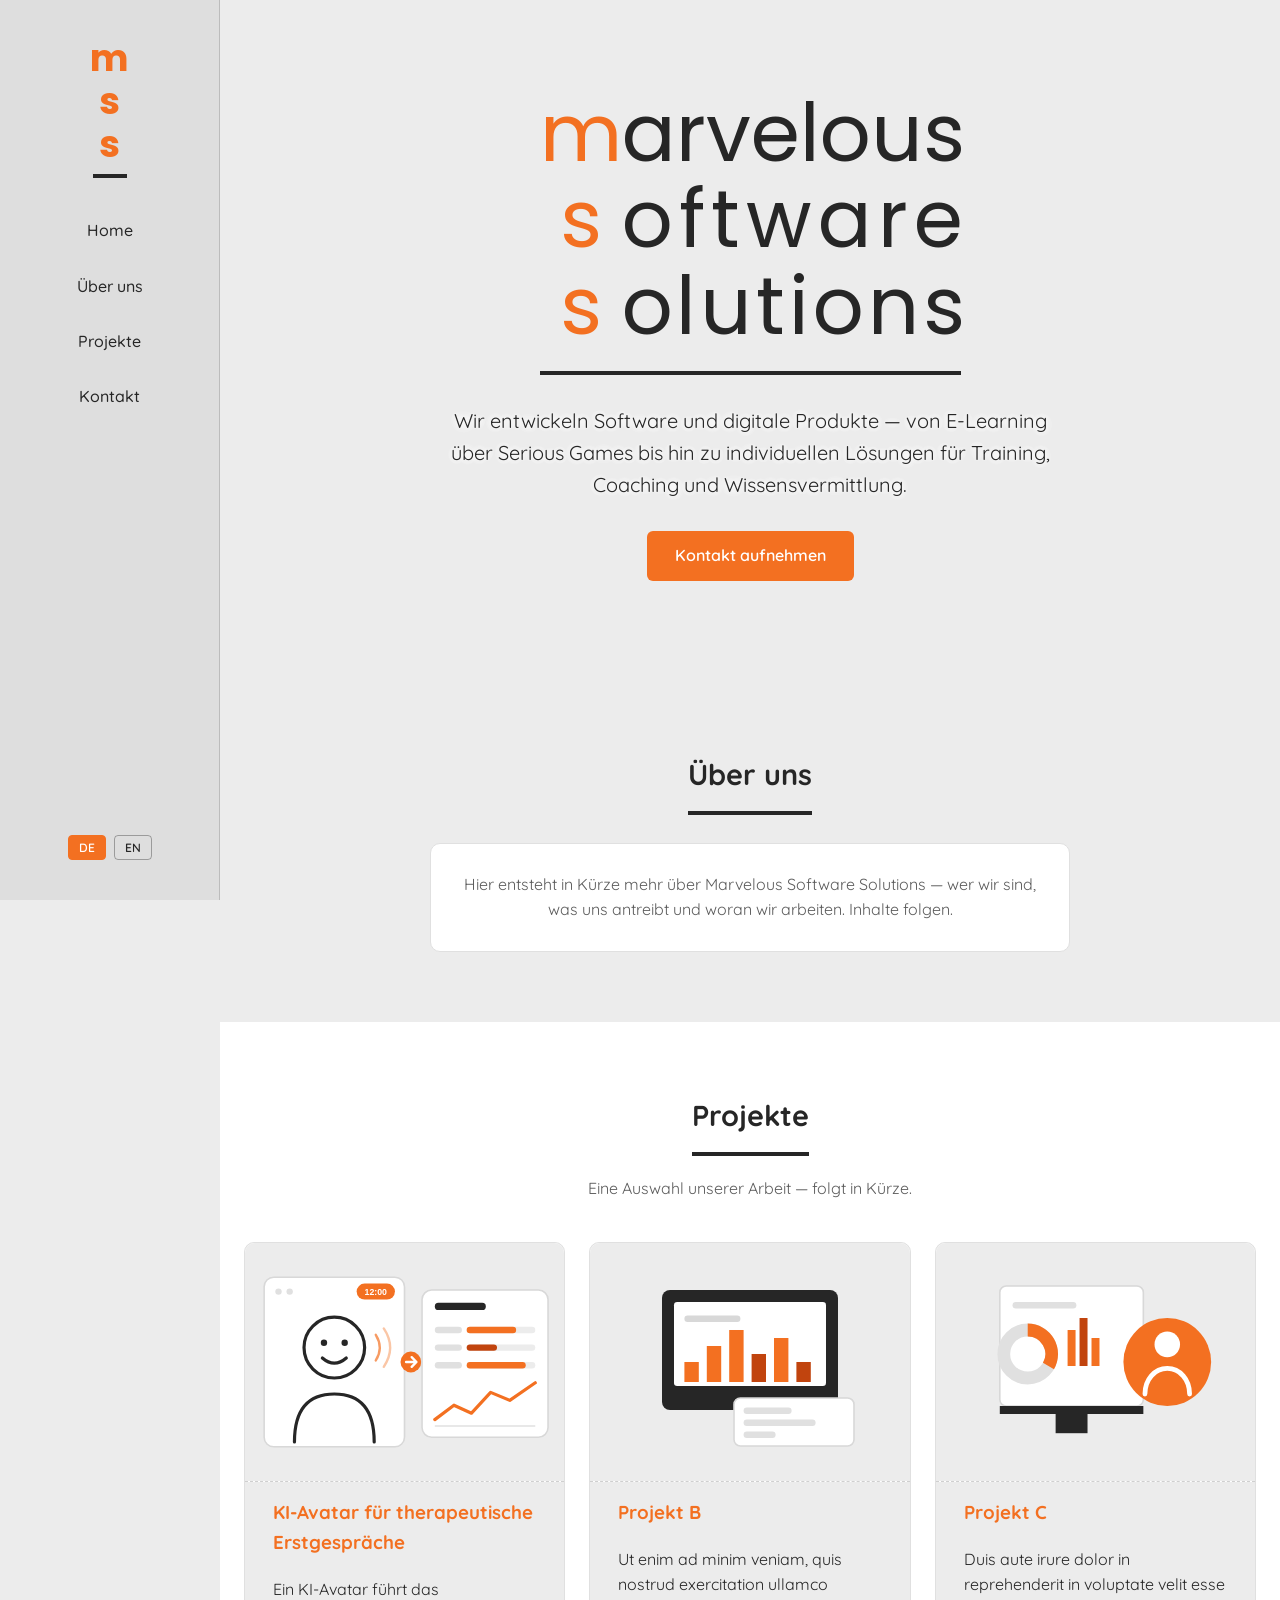
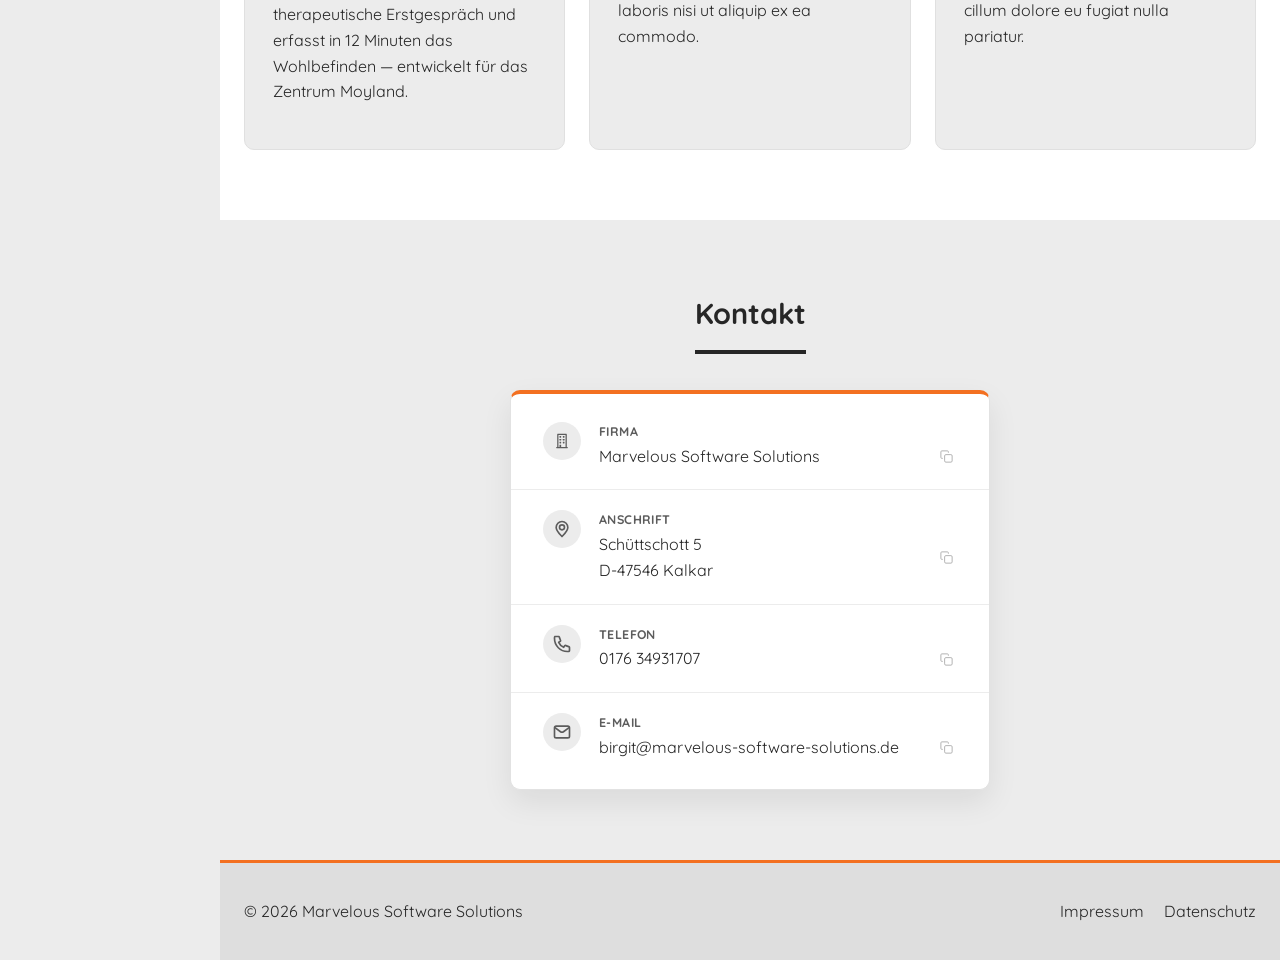
==== index.html @ 5975e064 "Wellen-Animationen entfernt, Kontaktformular raus, E-Mail als mailto-Link Auf Wunsch der Kollegen si" ====
<!DOCTYPE html>
<html lang="de">
<head>
  <meta charset="UTF-8" />
  <meta name="viewport" content="width=device-width, initial-scale=1.0" />
  <title>Marvelous Software Solutions</title>
  <meta name="description" content="Marvelous Software Solutions — Entwicklung und Vertrieb von Software und digitalen Produkten." />
  <link rel="preconnect" href="https://fonts.googleapis.com" />
  <link rel="preconnect" href="https://fonts.gstatic.com" crossorigin />
  <link href="https://fonts.googleapis.com/css2?family=Poppins:wght@400;600;700;800&family=Quicksand:wght@400;500;600;700&display=swap" rel="stylesheet" />
  <link rel="stylesheet" href="css/style.css" />
</head>
<body>

  <div class="app-shell">
    <aside class="site-sidebar">
      <a href="index.html" class="sidebar-logo">
        <span class="sidebar-logo-stack">
          <span class="sidebar-logo-line">m</span>
          <span class="sidebar-logo-line">s</span>
          <span class="sidebar-logo-line">s</span>
        </span>
        <span class="sidebar-logo-underline"></span>
      </a>
      <button class="nav-toggle" aria-label="Menü öffnen" aria-expanded="false">&#9776;</button>
      <nav class="main-nav">
        <ul>
          <li><a href="#home" data-text="Home" data-i18n="nav.home">Home</a></li>
          <li><a href="#ueber-uns" data-text="Über uns" data-i18n="nav.ueberUns">Über uns</a></li>
          <li><a href="#projekte" data-text="Projekte" data-i18n="nav.projekte">Projekte</a></li>
          <li><a href="#kontakt" data-text="Kontakt" data-i18n="nav.kontakt">Kontakt</a></li>
        </ul>
      </nav>
      <div class="lang-toggle">
        <button type="button" data-lang="de">DE</button>
        <button type="button" data-lang="en">EN</button>
      </div>
    </aside>

    <div class="page-content">

  <div class="wave-zone">
  <section id="home" class="hero">
    <div class="container">
      <h1 class="hero-logo">
        <span class="hero-logo-line"><span class="accent">m</span><span class="logo-rest">arvelous</span></span>
        <span class="hero-logo-line"><span class="accent">s</span><span class="logo-rest">oftware</span></span>
        <span class="hero-logo-line"><span class="accent">s</span><span class="logo-rest">olutions</span></span>
      </h1>
      <div class="hero-logo-underline"></div>
      <p data-i18n="hero.copy">Wir entwickeln Software und digitale Produkte — von E-Learning über Serious Games bis hin zu individuellen Lösungen für Training, Coaching und Wissensvermittlung.</p>
      <a href="#kontakt" class="btn" data-i18n="hero.cta">Kontakt aufnehmen</a>
    </div>
  </section>

  <section id="ueber-uns" class="section">
    <div class="container">
      <h2 data-i18n="ueberUns.heading">Über uns</h2>
      <div class="underline"></div>
      <div class="info-card">
        <p data-i18n="ueberUns.text">
          Hier entsteht in Kürze mehr über Marvelous Software Solutions — wer wir sind, was uns antreibt und
          woran wir arbeiten. Inhalte folgen.
        </p>
      </div>
    </div>
  </section>
  </div>

  <section id="projekte" class="section section-alt">
    <div class="container">
      <h2 data-i18n="projekte.heading">Projekte</h2>
      <div class="underline"></div>
      <p class="subtitle" style="margin-top:20px;" data-i18n="projekte.subtitle">Eine Auswahl unserer Arbeit — folgt in Kürze.</p>
      <div class="cards">
        <a class="card" href="projekt-a.html">
          <div class="card-image">
            <img src="assets/projekte/project-a.svg" alt="" />
          </div>
          <h3 data-i18n="projectA.title">KI-Avatar für therapeutische Erstgespräche</h3>
          <p data-i18n="projectA.card">Ein KI-Avatar führt das therapeutische Erstgespräch und erfasst in 12 Minuten das Wohlbefinden — entwickelt für das Zentrum Moyland.</p>
        </a>
        <a class="card" href="projekt-b.html">
          <div class="card-image">
            <img src="assets/projekte/project-b.svg" alt="" />
          </div>
          <h3>Projekt B</h3>
          <p>Ut enim ad minim veniam, quis nostrud exercitation ullamco laboris nisi ut aliquip ex ea commodo.</p>
        </a>
        <a class="card" href="projekt-c.html">
          <div class="card-image">
            <img src="assets/projekte/project-c.svg" alt="" />
          </div>
          <h3>Projekt C</h3>
          <p>Duis aute irure dolor in reprehenderit in voluptate velit esse cillum dolore eu fugiat nulla pariatur.</p>
        </a>
      </div>
    </div>
  </section>

  <section id="kontakt" class="section">
    <div class="container">
      <h2 data-i18n="kontakt.heading">Kontakt</h2>
      <div class="underline"></div>
      <dl class="contact-panel">
        <div class="contact-row">
          <span class="contact-icon">
            <svg viewBox="0 0 24 24" fill="none" xmlns="http://www.w3.org/2000/svg" aria-hidden="true">
              <path d="M10.5 6H9.5C9.22386 6 9 6.22386 9 6.5V7.5C9 7.77614 9.22386 8 9.5 8H10.5C10.7761 8 11 7.77614 11 7.5V6.5C11 6.22386 10.7761 6 10.5 6Z" fill="currentColor"/>
              <path d="M14.5 6H13.5C13.2239 6 13 6.22386 13 6.5V7.5C13 7.77614 13.2239 8 13.5 8H14.5C14.7761 8 15 7.77614 15 7.5V6.5C15 6.22386 14.7761 6 14.5 6Z" fill="currentColor"/>
              <path d="M10.5 9.5H9.5C9.22386 9.5 9 9.72386 9 10V11C9 11.2761 9.22386 11.5 9.5 11.5H10.5C10.7761 11.5 11 11.2761 11 11V10C11 9.72386 10.7761 9.5 10.5 9.5Z" fill="currentColor"/>
              <path d="M14.5 9.5H13.5C13.2239 9.5 13 9.72386 13 10V11C13 11.2761 13.2239 11.5 13.5 11.5H14.5C14.7761 11.5 15 11.2761 15 11V10C15 9.72386 14.7761 9.5 14.5 9.5Z" fill="currentColor"/>
              <path d="M10.5 13H9.5C9.22386 13 9 13.2239 9 13.5V14.5C9 14.7761 9.22386 15 9.5 15H10.5C10.7761 15 11 14.7761 11 14.5V13.5C11 13.2239 10.7761 13 10.5 13Z" fill="currentColor"/>
              <path d="M14.5 13H13.5C13.2239 13 13 13.2239 13 13.5V14.5C13 14.7761 13.2239 15 13.5 15H14.5C14.7761 15 15 14.7761 15 14.5V13.5C15 13.2239 14.7761 13 14.5 13Z" fill="currentColor"/>
              <path d="M18.25 19.25H17.75V4C17.7474 3.80189 17.6676 3.61263 17.5275 3.47253C17.3874 3.33244 17.1981 3.25259 17 3.25H7C6.80189 3.25259 6.61263 3.33244 6.47253 3.47253C6.33244 3.61263 6.25259 3.80189 6.25 4V19.25H5.75C5.55109 19.25 5.36032 19.329 5.21967 19.4697C5.07902 19.6103 5 19.8011 5 20C5 20.1989 5.07902 20.3897 5.21967 20.5303C5.36032 20.671 5.55109 20.75 5.75 20.75H18.25C18.4489 20.75 18.6397 20.671 18.7803 20.5303C18.921 20.3897 19 20.1989 19 20C19 19.8011 18.921 19.6103 18.7803 19.4697C18.6397 19.329 18.4489 19.25 18.25 19.25ZM16.25 19.25H11V17C11 16.8674 10.9473 16.7402 10.8536 16.6464C10.7598 16.5527 10.6326 16.5 10.5 16.5H9.5C9.36739 16.5 9.24021 16.5527 9.14645 16.6464C9.05268 16.7402 9 16.8674 9 17V19.25H7.75V4.75H16.25V19.25Z" fill="currentColor"/>
            </svg>
          </span>
          <div>
            <dt data-i18n="kontakt.firma">Firma</dt>
            <dd class="dd-with-copy">
              <span class="dd-text">Marvelous Software Solutions</span>
              <button class="copy-btn" type="button" data-copy="Marvelous Software Solutions" aria-label="Firmennamen kopieren" title="Kopieren">
                <svg class="icon-copy" viewBox="0 0 24 24" fill="none" xmlns="http://www.w3.org/2000/svg" aria-hidden="true">
                  <rect x="9" y="9" width="12" height="12" rx="2" stroke="currentColor" stroke-width="1.6" />
                  <path d="M6 15H4.6A1.6 1.6 0 0 1 3 13.4V4.6A1.6 1.6 0 0 1 4.6 3h8.8A1.6 1.6 0 0 1 15 4.6V6" stroke="currentColor" stroke-width="1.6" />
                </svg>
                <svg class="icon-check" viewBox="0 0 24 24" fill="none" xmlns="http://www.w3.org/2000/svg" aria-hidden="true">
                  <path d="M4 12l6 6L20 6" stroke="currentColor" stroke-width="2" stroke-linecap="round" stroke-linejoin="round" />
                </svg>
              </button>
            </dd>
          </div>
        </div>
        <div class="contact-row">
          <span class="contact-icon">
            <svg viewBox="0 0 24 24" fill="none" xmlns="http://www.w3.org/2000/svg" aria-hidden="true">
              <path d="M12 21C15.5 17.4 19 14.1764 19 10.2C19 6.22355 15.866 3 12 3C8.13401 3 5 6.22355 5 10.2C5 14.1764 8.5 17.4 12 21Z" stroke="currentColor" stroke-width="2" stroke-linecap="round" stroke-linejoin="round"/>
              <path d="M12 13C13.6569 13 15 11.6569 15 10C15 8.34315 13.6569 7 12 7C10.3431 7 9 8.34315 9 10C9 11.6569 10.3431 13 12 13Z" stroke="currentColor" stroke-width="2" stroke-linecap="round" stroke-linejoin="round"/>
            </svg>
          </span>
          <div>
            <dt data-i18n="kontakt.anschrift">Anschrift</dt>
            <dd class="dd-with-copy">
              <span class="dd-text">Schüttschott 5<br />D-47546 Kalkar</span>
              <button class="copy-btn" type="button" data-copy="Schüttschott 5, D-47546 Kalkar" aria-label="Adresse kopieren" title="Kopieren">
                <svg class="icon-copy" viewBox="0 0 24 24" fill="none" xmlns="http://www.w3.org/2000/svg" aria-hidden="true">
                  <rect x="9" y="9" width="12" height="12" rx="2" stroke="currentColor" stroke-width="1.6" />
                  <path d="M6 15H4.6A1.6 1.6 0 0 1 3 13.4V4.6A1.6 1.6 0 0 1 4.6 3h8.8A1.6 1.6 0 0 1 15 4.6V6" stroke="currentColor" stroke-width="1.6" />
                </svg>
                <svg class="icon-check" viewBox="0 0 24 24" fill="none" xmlns="http://www.w3.org/2000/svg" aria-hidden="true">
                  <path d="M4 12l6 6L20 6" stroke="currentColor" stroke-width="2" stroke-linecap="round" stroke-linejoin="round" />
                </svg>
              </button>
            </dd>
          </div>
        </div>
        <div class="contact-row">
          <span class="contact-icon">
            <svg viewBox="0 0 24 24" fill="none" xmlns="http://www.w3.org/2000/svg" aria-hidden="true">
              <path d="M3 5.5C3 14.0604 9.93959 21 18.5 21C18.8862 21 19.2691 20.9859 19.6483 20.9581C20.0834 20.9262 20.3009 20.9103 20.499 20.7963C20.663 20.7019 20.8185 20.5345 20.9007 20.364C21 20.1582 21 19.9181 21 19.438V16.6207C21 16.2169 21 16.015 20.9335 15.842C20.8749 15.6891 20.7795 15.553 20.6559 15.4456C20.516 15.324 20.3262 15.255 19.9468 15.117L16.74 13.9509C16.2985 13.7904 16.0777 13.7101 15.8683 13.7237C15.6836 13.7357 15.5059 13.7988 15.3549 13.9058C15.1837 14.0271 15.0629 14.2285 14.8212 14.6314L14 16C11.3501 14.7999 9.2019 12.6489 8 10L9.36863 9.17882C9.77145 8.93713 9.97286 8.81628 10.0942 8.64506C10.2012 8.49408 10.2643 8.31637 10.2763 8.1317C10.2899 7.92227 10.2096 7.70153 10.0491 7.26005L8.88299 4.05321C8.745 3.67376 8.67601 3.48403 8.55442 3.3441C8.44701 3.22049 8.31089 3.12515 8.15802 3.06645C7.98496 3 7.78308 3 7.37932 3H4.56201C4.08188 3 3.84181 3 3.63598 3.09925C3.4655 3.18146 3.29814 3.33701 3.2037 3.50103C3.08968 3.69907 3.07375 3.91662 3.04189 4.35173C3.01413 4.73086 3 5.11378 3 5.5Z" stroke="currentColor" stroke-width="2" stroke-linecap="round" stroke-linejoin="round"/>
            </svg>
          </span>
          <div>
            <dt data-i18n="kontakt.telefon">Telefon</dt>
            <dd class="dd-with-copy">
              <span class="dd-text"><a href="tel:+4917634931707">0176 34931707</a></span>
              <button class="copy-btn" type="button" data-copy="0176 34931707" aria-label="Telefonnummer kopieren" title="Kopieren">
                <svg class="icon-copy" viewBox="0 0 24 24" fill="none" xmlns="http://www.w3.org/2000/svg" aria-hidden="true">
                  <rect x="9" y="9" width="12" height="12" rx="2" stroke="currentColor" stroke-width="1.6" />
                  <path d="M6 15H4.6A1.6 1.6 0 0 1 3 13.4V4.6A1.6 1.6 0 0 1 4.6 3h8.8A1.6 1.6 0 0 1 15 4.6V6" stroke="currentColor" stroke-width="1.6" />
                </svg>
                <svg class="icon-check" viewBox="0 0 24 24" fill="none" xmlns="http://www.w3.org/2000/svg" aria-hidden="true">
                  <path d="M4 12l6 6L20 6" stroke="currentColor" stroke-width="2" stroke-linecap="round" stroke-linejoin="round" />
                </svg>
              </button>
            </dd>
          </div>
        </div>
        <div class="contact-row">
          <span class="contact-icon">
            <svg viewBox="0 0 24 24" fill="none" xmlns="http://www.w3.org/2000/svg" aria-hidden="true">
              <path d="M4 7.00005L10.2 11.65C11.2667 12.45 12.7333 12.45 13.8 11.65L20 7" stroke="currentColor" stroke-width="2" stroke-linecap="round" stroke-linejoin="round"/>
              <rect x="3" y="5" width="18" height="14" rx="2" stroke="currentColor" stroke-width="2" stroke-linecap="round"/>
            </svg>
          </span>
          <div>
            <dt data-i18n="kontakt.email">E-Mail</dt>
            <dd class="dd-with-copy">
              <span class="dd-text"><a href="mailto:birgit@marvelous-software-solutions.de">birgit@marvelous-software-solutions.de</a></span>
              <button class="copy-btn" type="button" data-copy="birgit@marvelous-software-solutions.de" aria-label="E-Mail-Adresse kopieren" title="Kopieren">
                <svg class="icon-copy" viewBox="0 0 24 24" fill="none" xmlns="http://www.w3.org/2000/svg" aria-hidden="true">
                  <rect x="9" y="9" width="12" height="12" rx="2" stroke="currentColor" stroke-width="1.6" />
                  <path d="M6 15H4.6A1.6 1.6 0 0 1 3 13.4V4.6A1.6 1.6 0 0 1 4.6 3h8.8A1.6 1.6 0 0 1 15 4.6V6" stroke="currentColor" stroke-width="1.6" />
                </svg>
                <svg class="icon-check" viewBox="0 0 24 24" fill="none" xmlns="http://www.w3.org/2000/svg" aria-hidden="true">
                  <path d="M4 12l6 6L20 6" stroke="currentColor" stroke-width="2" stroke-linecap="round" stroke-linejoin="round" />
                </svg>
              </button>
            </dd>
          </div>
        </div>
      </dl>
    </div>
  </section>

  <footer class="site-footer">
    <div class="container">
      <span>&copy; <span id="year"></span> Marvelous Software Solutions</span>
      <ul class="footer-links">
        <li><a href="impressum.html" data-i18n="footer.impressum">Impressum</a></li>
        <li><a href="datenschutz.html" data-i18n="footer.datenschutz">Datenschutz</a></li>
      </ul>
    </div>
  </footer>

    </div>
  </div>

  <script src="js/main.js"></script>
  <script src="js/i18n.js"></script>
</body>
</html>
---- css/style.css ----
/* Marvelous Software Solutions — Grundstyles */

:root {
  --bg: #ececec;
  --card-bg: #ffffff;
  --dark: #1c1c1c;
  --chrome: #dedede;
  --chrome-line: #bcbcbc;
  --dark-2: #262626;
  --orange: #f37021;
  --text: #262626;
  --text-muted: #5c5c5c;
  --white: #ffffff;
  --radius: 10px;
  --max-width: 1080px;
}

* {
  box-sizing: border-box;
}

html {
  scroll-behavior: smooth;
}

body {
  margin: 0;
  background: var(--bg);
  color: var(--text);
  font-family: "Quicksand", "Segoe UI", Verdana, sans-serif;
  line-height: 1.6;
}

a {
  color: inherit;
  text-decoration: none;
}

.container {
  max-width: var(--max-width);
  margin: 0 auto;
  padding: 0 24px;
}

/* App shell / sidebar */

.app-shell {
  display: flex;
  align-items: stretch;
  min-height: 100vh;
}

.page-content {
  flex: 1;
  min-width: 0;
}

.site-sidebar {
  flex-shrink: 0;
  width: 220px;
  background: var(--chrome);
  color: var(--text);
  border-right: 1px solid var(--chrome-line);
  position: sticky;
  top: 0;
  align-self: flex-start;
  height: 100vh;
  overflow-y: auto;
  z-index: 10;
  display: flex;
  flex-direction: column;
  align-items: center;
  padding: 40px 20px;
  gap: 40px;
}

.sidebar-logo {
  display: flex;
  flex-direction: column;
  align-items: center;
  gap: 12px;
  line-height: 1;
}

.sidebar-logo-stack {
  display: flex;
  flex-direction: column;
  align-items: center;
  gap: 6px;
}

.sidebar-logo-line {
  font-size: 2.3rem;
  font-weight: 700;
  color: var(--orange);
  font-family: "Poppins", "Quicksand", "Segoe UI", Verdana, sans-serif;
}

.sidebar-logo-underline {
  width: 34px;
  height: 4px;
  background: var(--text);
  border-radius: 0;
}

nav.main-nav ul {
  list-style: none;
  display: flex;
  flex-direction: column;
  align-items: center;
  gap: 22px;
  margin: 0;
  padding: 0;
}

nav.main-nav a {
  position: relative;
  display: inline-block;
  color: var(--text);
  font-weight: 500;
  overflow: hidden;
}

nav.main-nav a::before {
  content: attr(data-text);
  position: absolute;
  left: 0;
  top: 0;
  width: 0%;
  overflow: hidden;
  white-space: nowrap;
  color: var(--orange);
  transition: width 0.3s ease;
}

nav.main-nav a:hover::before {
  width: 100%;
}

.nav-toggle {
  display: none;
  background: none;
  border: none;
  color: var(--text);
  font-size: 1.6rem;
  cursor: pointer;
}

.lang-toggle {
  display: flex;
  gap: 8px;
  margin-top: auto;
}

.lang-toggle button {
  background: none;
  border: 1px solid rgba(0, 0, 0, 0.3);
  color: var(--text);
  padding: 4px 10px;
  font-size: 0.75rem;
  font-weight: 600;
  font-family: inherit;
  cursor: pointer;
  border-radius: 4px;
  transition: background 0.15s ease, border-color 0.15s ease;
}

.lang-toggle button.active {
  background: var(--orange);
  border-color: var(--orange);
  color: var(--white);
}

/* Hero */

.hero {
  position: relative;
  background: var(--bg);
  color: var(--text);
  padding: 90px 0 100px;
  text-align: center;
  overflow: hidden;
}

/* Hero + "Ueber uns" teilen sich denselben hellgrauen Hintergrund */
.wave-zone {
  background: var(--bg);
}

.wave-zone .hero {
  background: transparent;
}

.hero-logo {
  margin: 0;
  font-weight: 400;
  line-height: 1.08;
}

.hero-logo-line {
  display: block;
  width: fit-content;
  margin: 0 auto;
  font-size: 5rem;
  font-family: "Poppins", "Quicksand", "Segoe UI", Verdana, sans-serif;
  white-space: nowrap;
  text-align: left;
}

.hero-logo .accent {
  display: inline-block;
  color: var(--orange);
}

.hero-logo .logo-rest {
  display: inline-block;
}

.hero-logo-underline {
  height: 4px;
  background: var(--text);
  margin: 22px auto 30px;
  border-radius: 0;
}

.hero p {
  color: var(--text);
  max-width: 620px;
  margin: 0 auto 30px;
  font-size: 1.25rem;
  /* Weisses Halo um die Buchstaben, damit der Text lesbar bleibt, egal wie
     dunkel die Welle im Hintergrund gerade an der Stelle ist. */
  text-shadow:
    0 0 6px #fff,
    0 0 6px #fff,
    0 0 12px #fff,
    0 0 12px #fff;
}

.btn {
  display: inline-block;
  background: var(--orange);
  color: var(--white);
  padding: 12px 28px;
  border-radius: 6px;
  font-weight: 600;
  transition: background 0.15s ease, transform 0.15s ease;
}

.btn:hover {
  background: #d85e17;
  transform: translateY(-1px);
}

/* Sections */

.section {
  padding: 70px 0;
}

.section-alt {
  background: var(--card-bg);
}

.section h2 {
  display: block;
  width: fit-content;
  font-size: 1.8rem;
  margin: 0 auto 8px;
}

.section .subtitle {
  text-align: center;
  color: var(--text-muted);
  margin: 0 0 40px;
}

.underline {
  height: 4px;
  background: var(--text);
  margin: 14px auto 0;
  border-radius: 0;
}

.cards {
  display: grid;
  grid-template-columns: repeat(auto-fit, minmax(220px, 1fr));
  gap: 24px;
}

.card {
  display: block;
  background: var(--card-bg);
  border-radius: var(--radius);
  padding: 28px;
  box-shadow: 0 2px 10px rgba(0, 0, 0, 0.06);
}

.section-alt .card {
  background: var(--bg);
  box-shadow: none;
  border: 1px solid #e0e0e0;
  transition: transform 0.18s ease, box-shadow 0.18s ease, border-color 0.18s ease;
}

.section-alt .card:hover {
  transform: translateY(-6px);
  border-color: var(--orange);
  box-shadow: 0 10px 24px rgba(0, 0, 0, 0.12);
  background: var(--card-bg);
}

.card h3 {
  margin-top: 0;
  color: var(--orange);
}

.card-image {
  aspect-ratio: 4 / 3;
  margin: -28px -28px 16px;
  border-radius: var(--radius) var(--radius) 0 0;
  border-bottom: 1px dashed #cfcfcf;
  background: var(--card-bg);
  display: flex;
  flex-direction: column;
  align-items: center;
  justify-content: center;
  gap: 8px;
  color: #b3b3b3;
  overflow: hidden;
}

.card-image img {
  width: 100%;
  height: 100%;
  object-fit: cover;
}

.info-card {
  background: var(--card-bg);
  border-radius: var(--radius);
  border: 1px solid #e0e0e0;
  padding: 28px 32px;
  max-width: 640px;
  margin: 28px auto 0;
  text-align: center;
  color: var(--text-muted);
  transition: transform 0.18s ease, box-shadow 0.18s ease, border-color 0.18s ease;
}

.info-card p {
  margin: 0;
}

.info-card:hover {
  transform: translateY(-6px);
  border-color: var(--orange);
  box-shadow: 0 10px 24px rgba(0, 0, 0, 0.12);
}

/* Kontakt */

.contact-panel {
  max-width: 480px;
  margin: 36px auto 0;
  background: var(--card-bg);
  border-radius: var(--radius);
  border: 1px solid #e2e2e2;
  border-top: 4px solid var(--orange);
  box-shadow: 0 12px 30px rgba(0, 0, 0, 0.08);
  padding: 8px 0;
  overflow: hidden;
}

.contact-row {
  display: flex;
  align-items: flex-start;
  gap: 18px;
  padding: 20px 32px;
  transition: background 0.18s ease, transform 0.18s ease;
}

.contact-row > div {
  flex: 1;
  min-width: 0;
}

.contact-row:hover {
  background: #fff3ea;
  transform: translateX(4px);
}

.contact-row + .contact-row {
  border-top: 1px solid #ececec;
}

.contact-icon {
  flex-shrink: 0;
  width: 38px;
  height: 38px;
  display: flex;
  align-items: center;
  justify-content: center;
  background: var(--bg);
  border-radius: 50%;
  color: var(--text-muted);
  transition: background 0.18s ease, color 0.18s ease;
}

.contact-icon svg {
  width: 20px;
  height: 20px;
}

.contact-row:hover .contact-icon {
  background: #ffe1cc;
  color: var(--orange);
}

.contact-row dt {
  font-weight: 700;
  color: var(--text-muted);
  font-size: 0.78rem;
  text-transform: uppercase;
  letter-spacing: 0.4px;
  margin: 0 0 2px;
}

.contact-row dd {
  margin: 0;
}

.contact-row dd a {
  color: var(--text);
}

.contact-row dd a:hover {
  color: var(--orange);
}

.dd-with-copy {
  display: flex;
  align-items: center;
  justify-content: space-between;
  gap: 12px;
}

.copy-btn {
  display: inline-flex;
  align-items: center;
  justify-content: center;
  vertical-align: middle;
  margin-left: 8px;
  width: 22px;
  height: 22px;
  padding: 0;
  border: none;
  background: none;
  color: #b3b3b3;
  cursor: pointer;
  border-radius: 4px;
  transition: color 0.15s ease, background 0.15s ease;
}

.copy-btn:hover {
  color: var(--orange);
  background: var(--bg);
}

.copy-btn svg {
  width: 15px;
  height: 15px;
}

.copy-btn .icon-check {
  display: none;
}

.copy-btn.copied {
  color: #2a9d5c;
}

.copy-btn.copied .icon-copy {
  display: none;
}

.copy-btn.copied .icon-check {
  display: block;
}

/* Footer */

.site-footer {
  background: var(--chrome);
  color: var(--text);
  padding: 36px 0;
  border-top: 3px solid var(--orange);
}

.site-footer .container {
  display: flex;
  flex-wrap: wrap;
  align-items: center;
  justify-content: space-between;
  gap: 16px;
}

.footer-links {
  display: flex;
  gap: 20px;
  list-style: none;
  padding: 0;
  margin: 0;
}

.footer-links a:hover {
  color: var(--orange);
}

/* Projekt-Detailseiten (Basisversion) */

.project-page {
  padding: 60px 0 90px;
  min-height: 70vh;
}

.project-page .container {
  max-width: 760px;
}

.back-link {
  display: inline-flex;
  align-items: center;
  gap: 6px;
  color: var(--text-muted);
  font-weight: 600;
  margin-bottom: 24px;
}

.back-link:hover {
  color: var(--orange);
}

.project-hero-image {
  aspect-ratio: 16 / 9;
  border-radius: var(--radius);
  overflow: hidden;
  margin-bottom: 32px;
  background: var(--bg);
  border: 1px solid #e0e0e0;
}

.project-hero-image img {
  width: 100%;
  height: 100%;
  object-fit: cover;
}

.project-page h1 {
  margin: 0 0 8px;
}

.project-page .project-summary {
  color: var(--text-muted);
  font-size: 1.1rem;
  margin: 0 0 32px;
}

.project-page .facts-title {
  font-size: 1.15rem;
  color: var(--orange);
  margin: 32px 0 8px;
}

.project-facts {
  margin: 0 0 32px;
  padding-left: 20px;
}

.project-facts li {
  margin-bottom: 6px;
}

/* Simple pages (Impressum / Datenschutz) */

.page-fx {
  position: relative;
  overflow: hidden;
  min-height: 60vh;
}

.legal-page {
  position: relative;
  z-index: 2;
  background: var(--card-bg);
  max-width: 760px;
  margin: 50px auto;
  padding: 44px 48px;
  border-radius: var(--radius);
  box-shadow: 0 2px 10px rgba(0, 0, 0, 0.06);
}

.legal-page h1 {
  margin-top: 0;
}

.legal-page h2 {
  font-size: 1.15rem;
  color: var(--orange);
  margin-bottom: 4px;
}

.legal-page .placeholder {
  color: var(--text-muted);
  font-style: italic;
}

/* Mobile */

@media (max-width: 720px) {
  .app-shell {
    flex-direction: column;
  }

  .site-sidebar {
    position: sticky;
    width: 100%;
    height: auto;
    overflow: visible;
    flex-direction: row;
    align-items: center;
    justify-content: space-between;
    padding: 14px 24px;
    gap: 0;
    border-right: none;
    border-bottom: 1px solid var(--chrome-line);
  }

  .sidebar-logo {
    flex-direction: row;
    gap: 4px;
  }

  .sidebar-logo-stack {
    flex-direction: row;
    gap: 0;
  }

  .sidebar-logo-line {
    font-size: 1.6rem;
  }

  .sidebar-logo-underline {
    display: none;
  }

  .lang-toggle {
    margin-top: 0;
    margin-right: 10px;
    order: 2;
  }

  .nav-toggle {
    order: 3;
  }

  nav.main-nav {
    display: none;
    position: absolute;
    top: 100%;
    left: 0;
    right: 0;
    background: var(--chrome);
    border-bottom: 1px solid var(--chrome-line);
  }

  nav.main-nav.open {
    display: block;
  }

  nav.main-nav ul {
    flex-direction: column;
    padding: 16px 24px 24px;
    gap: 16px;
  }

  .nav-toggle {
    display: block;
  }

  .hero-logo-line {
    font-size: 3rem;
  }

  .legal-page {
    margin: 24px 16px;
    padding: 28px 24px;
  }
}
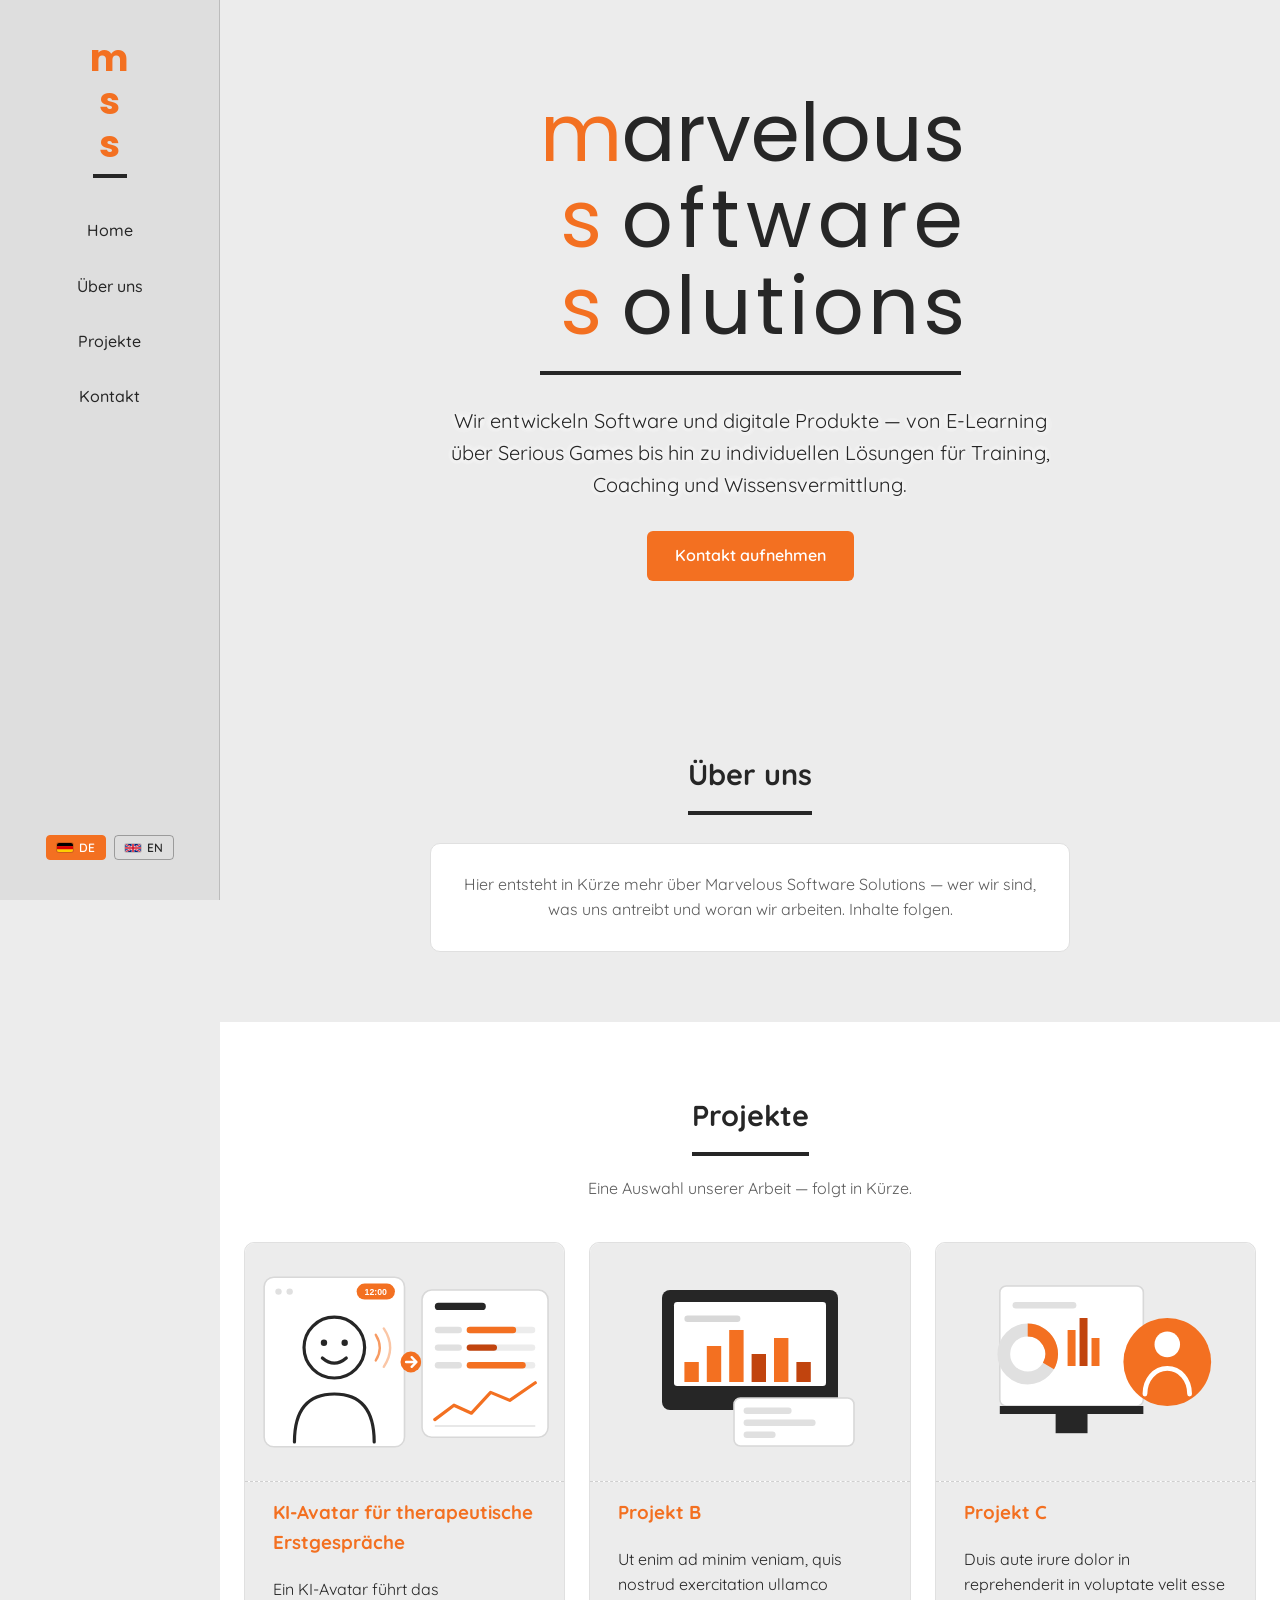
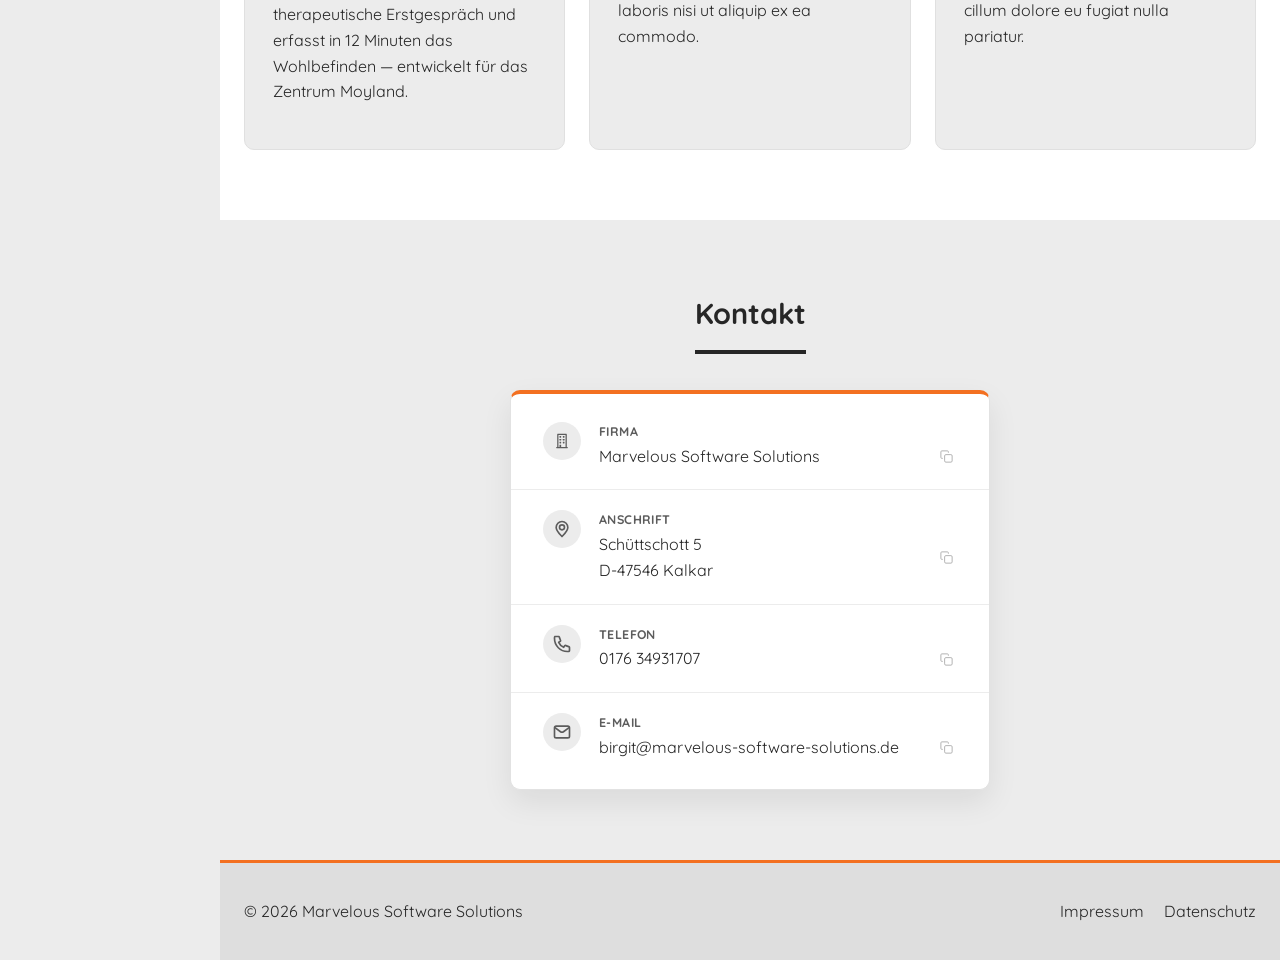
==== commit 6a8a2076: "Flaggen-Icons im Sprachumschalter, DE/EN-Kuerzel bleiben Kleine DE- und GB-Flagge stehen jetzt vor d" ====
--- a/index.html
+++ b/index.html
@@ -32,8 +32,14 @@
         </ul>
       </nav>
       <div class="lang-toggle">
-        <button type="button" data-lang="de">DE</button>
-        <button type="button" data-lang="en">EN</button>
+        <button type="button" data-lang="de">
+          <svg class="flag" viewBox="0 0 5 3" aria-hidden="true"><rect width="5" height="1" fill="#000"/><rect width="5" height="1" y="1" fill="#DD0000"/><rect width="5" height="1" y="2" fill="#FFCE00"/></svg>
+          <span>DE</span>
+        </button>
+        <button type="button" data-lang="en">
+          <svg class="flag" viewBox="0 0 60 30" aria-hidden="true"><rect width="60" height="30" fill="#00247d"/><g stroke="#fff" stroke-width="6"><path d="M0,0 L60,30 M60,0 L0,30"/></g><g stroke="#cf142b" stroke-width="4"><path d="M0,0 L60,30 M60,0 L0,30"/></g><g stroke="#fff" stroke-width="10"><path d="M30,0 V30 M0,15 H60"/></g><g stroke="#cf142b" stroke-width="6"><path d="M30,0 V30 M0,15 H60"/></g></svg>
+          <span>EN</span>
+        </button>
       </div>
     </aside>
 
--- a/css/style.css
+++ b/css/style.css
@@ -153,6 +153,9 @@
 }
 
 .lang-toggle button {
+  display: flex;
+  align-items: center;
+  gap: 6px;
   background: none;
   border: 1px solid rgba(0, 0, 0, 0.3);
   color: var(--text);
@@ -163,6 +166,15 @@
   cursor: pointer;
   border-radius: 4px;
   transition: background 0.15s ease, border-color 0.15s ease;
+}
+
+.lang-toggle .flag {
+  display: block;
+  width: 16px;
+  height: auto;
+  border-radius: 2px;
+  box-shadow: 0 0 0 1px rgba(0, 0, 0, 0.15);
+  flex-shrink: 0;
 }
 
 .lang-toggle button.active {
@@ -607,12 +619,12 @@
 .legal-page h2 {
   font-size: 1.15rem;
   color: var(--orange);
-  margin-bottom: 4px;
-}
-
-.legal-page .placeholder {
-  color: var(--text-muted);
-  font-style: italic;
+  margin: 28px 0 4px;
+}
+
+.legal-page h3 {
+  font-size: 1rem;
+  margin: 20px 0 2px;
 }
 
 /* Mobile */
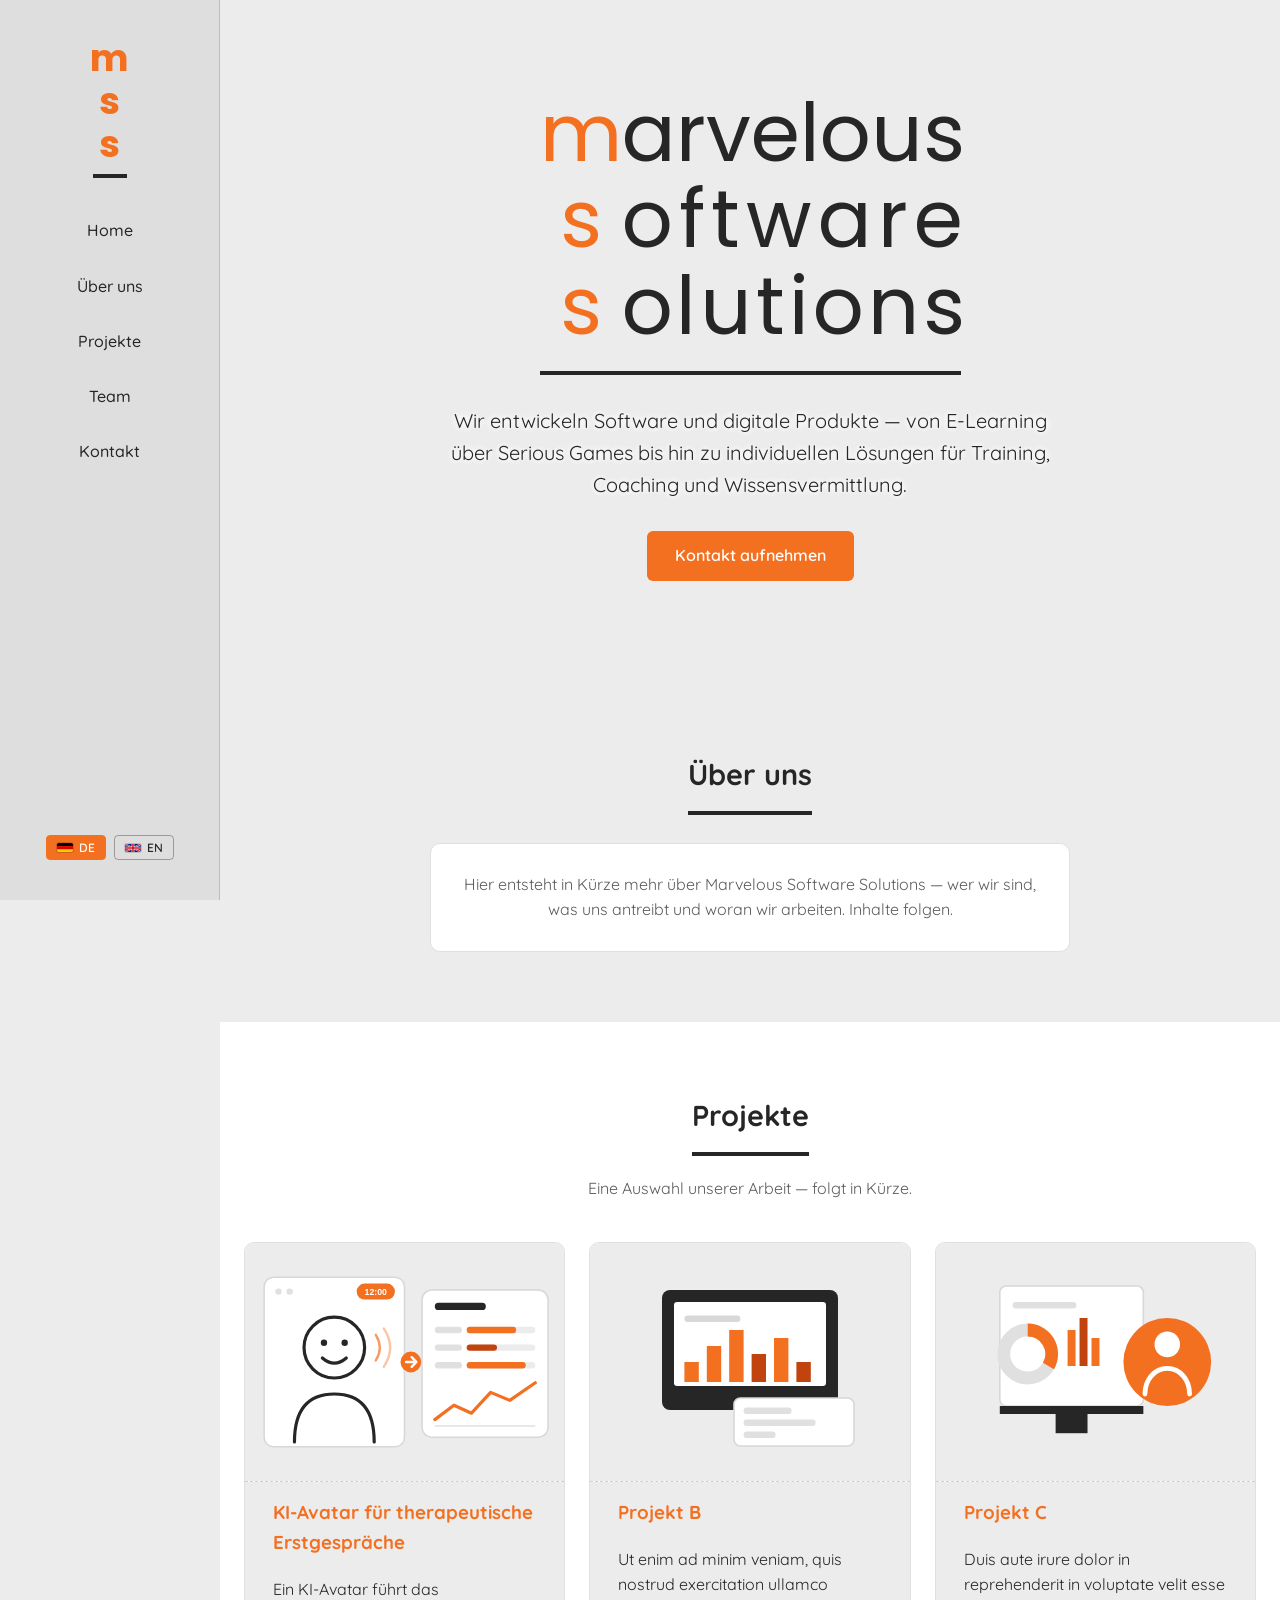
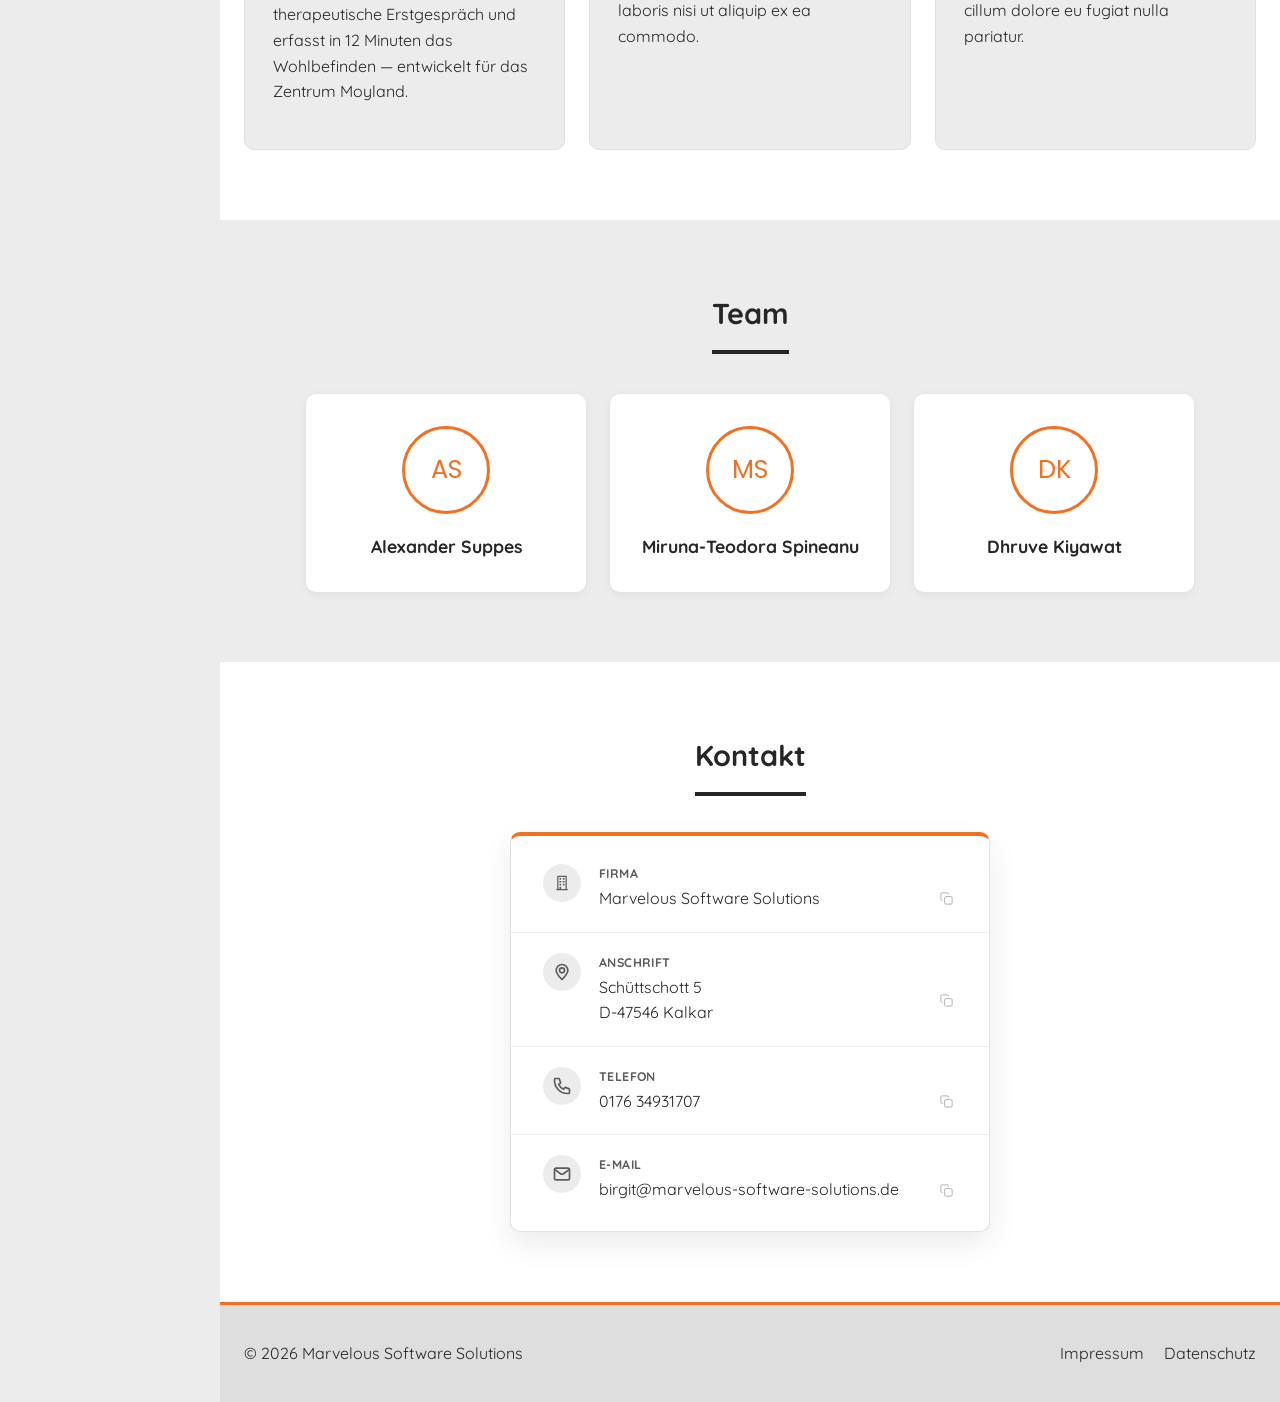
==== commit d886e753: "Neuer Reiter und Abschnitt "Team" mit den drei Mitarbeitenden Co-Authored-By: Claude Sonnet 5.5 <nor" ====
--- a/index.html
+++ b/index.html
@@ -28,6 +28,7 @@
           <li><a href="#home" data-text="Home" data-i18n="nav.home">Home</a></li>
           <li><a href="#ueber-uns" data-text="Über uns" data-i18n="nav.ueberUns">Über uns</a></li>
           <li><a href="#projekte" data-text="Projekte" data-i18n="nav.projekte">Projekte</a></li>
+          <li><a href="#team" data-text="Team" data-i18n="nav.team">Team</a></li>
           <li><a href="#kontakt" data-text="Kontakt" data-i18n="nav.kontakt">Kontakt</a></li>
         </ul>
       </nav>
@@ -104,7 +105,28 @@
     </div>
   </section>
 
-  <section id="kontakt" class="section">
+  <section id="team" class="section">
+    <div class="container">
+      <h2 data-i18n="team.heading">Team</h2>
+      <div class="underline"></div>
+      <div class="team-grid">
+        <div class="team-card">
+          <div class="team-avatar" aria-hidden="true">AS</div>
+          <h3>Alexander Suppes</h3>
+        </div>
+        <div class="team-card">
+          <div class="team-avatar" aria-hidden="true">MS</div>
+          <h3>Miruna-Teodora Spineanu</h3>
+        </div>
+        <div class="team-card">
+          <div class="team-avatar" aria-hidden="true">DK</div>
+          <h3>Dhruve Kiyawat</h3>
+        </div>
+      </div>
+    </div>
+  </section>
+
+  <section id="kontakt" class="section section-alt">
     <div class="container">
       <h2 data-i18n="kontakt.heading">Kontakt</h2>
       <div class="underline"></div>
--- a/css/style.css
+++ b/css/style.css
@@ -327,6 +327,44 @@
   color: var(--orange);
 }
 
+/* Team */
+
+.team-grid {
+  display: flex;
+  flex-wrap: wrap;
+  justify-content: center;
+  gap: 24px;
+  margin-top: 40px;
+}
+
+.team-card {
+  flex: 0 1 280px;
+  background: var(--card-bg);
+  border-radius: var(--radius);
+  box-shadow: 0 2px 10px rgba(0, 0, 0, 0.06);
+  padding: 32px 24px;
+  text-align: center;
+}
+
+.team-avatar {
+  display: flex;
+  align-items: center;
+  justify-content: center;
+  width: 88px;
+  height: 88px;
+  margin: 0 auto 18px;
+  border-radius: 50%;
+  border: 3px solid var(--orange);
+  color: var(--orange);
+  font-family: "Poppins", "Quicksand", "Segoe UI", Verdana, sans-serif;
+  font-size: 1.6rem;
+}
+
+.team-card h3 {
+  margin: 0;
+  font-size: 1.1rem;
+}
+
 .card-image {
   aspect-ratio: 4 / 3;
   margin: -28px -28px 16px;
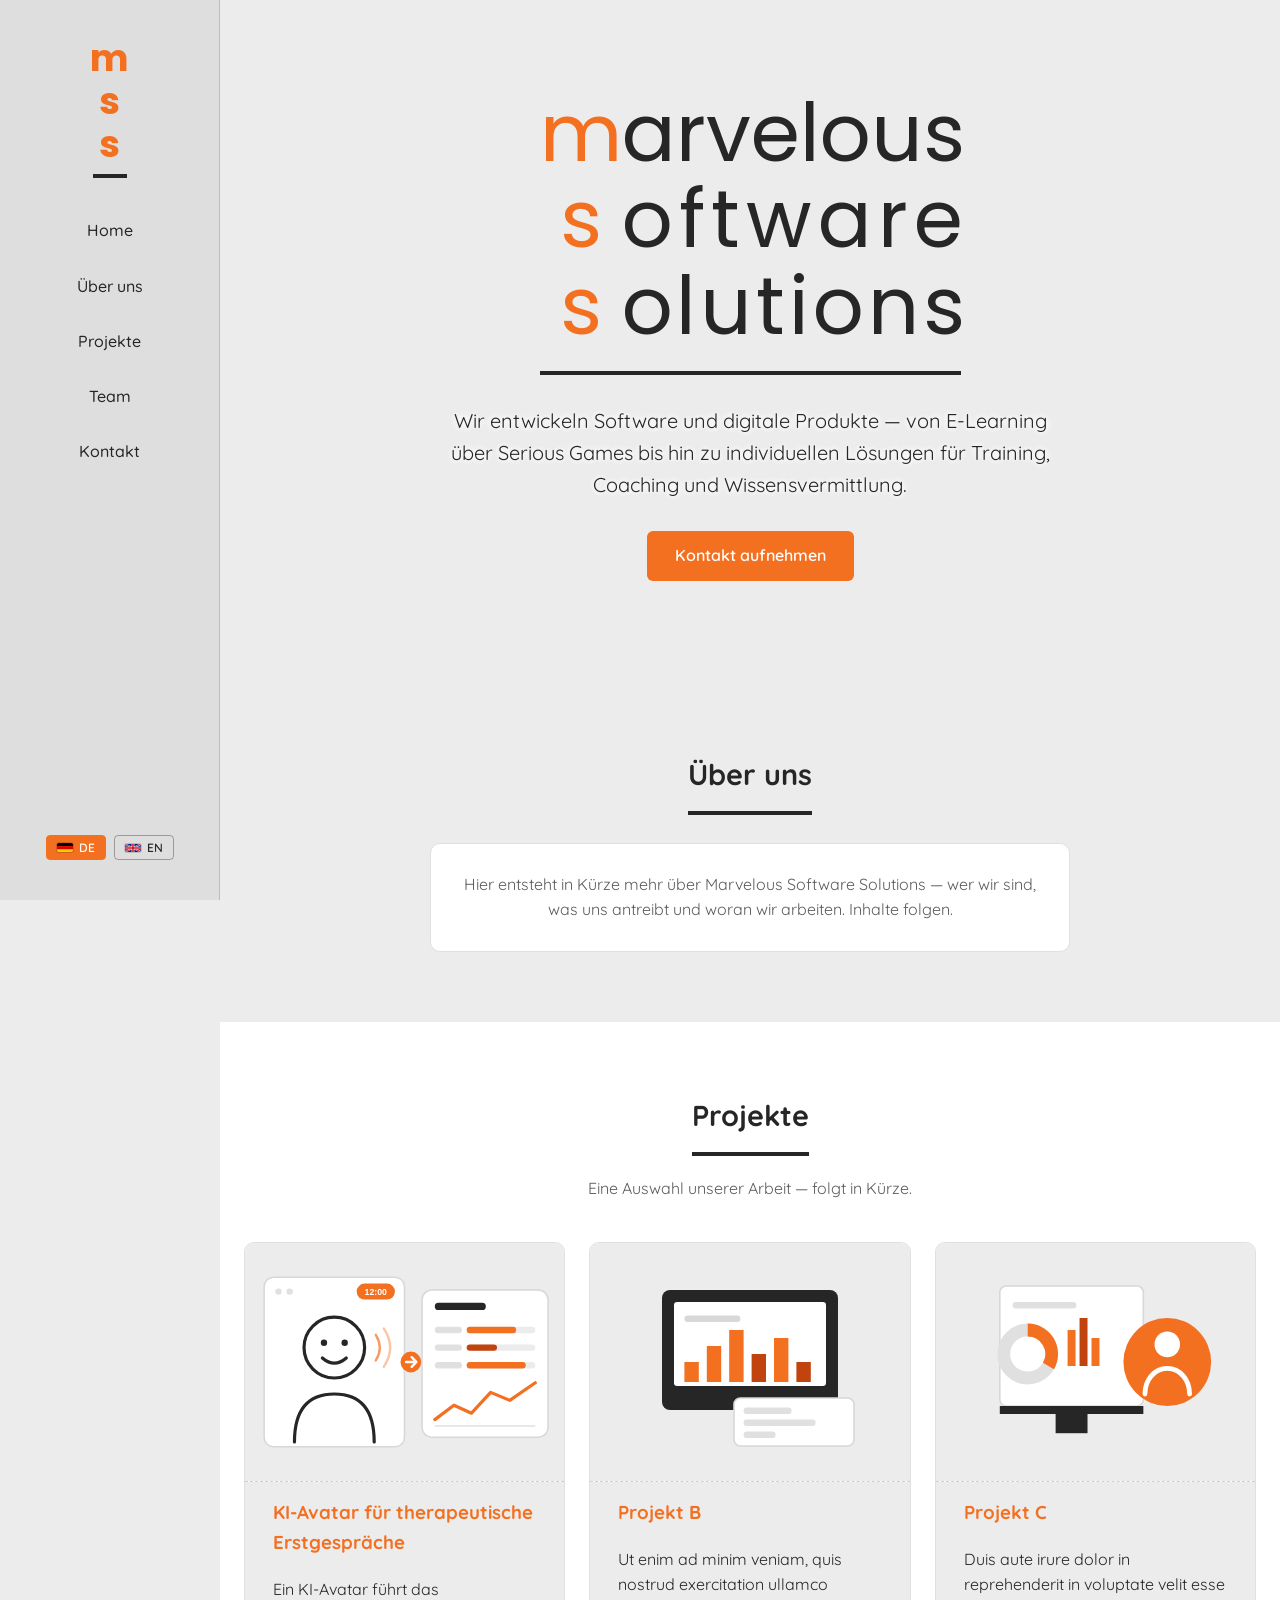
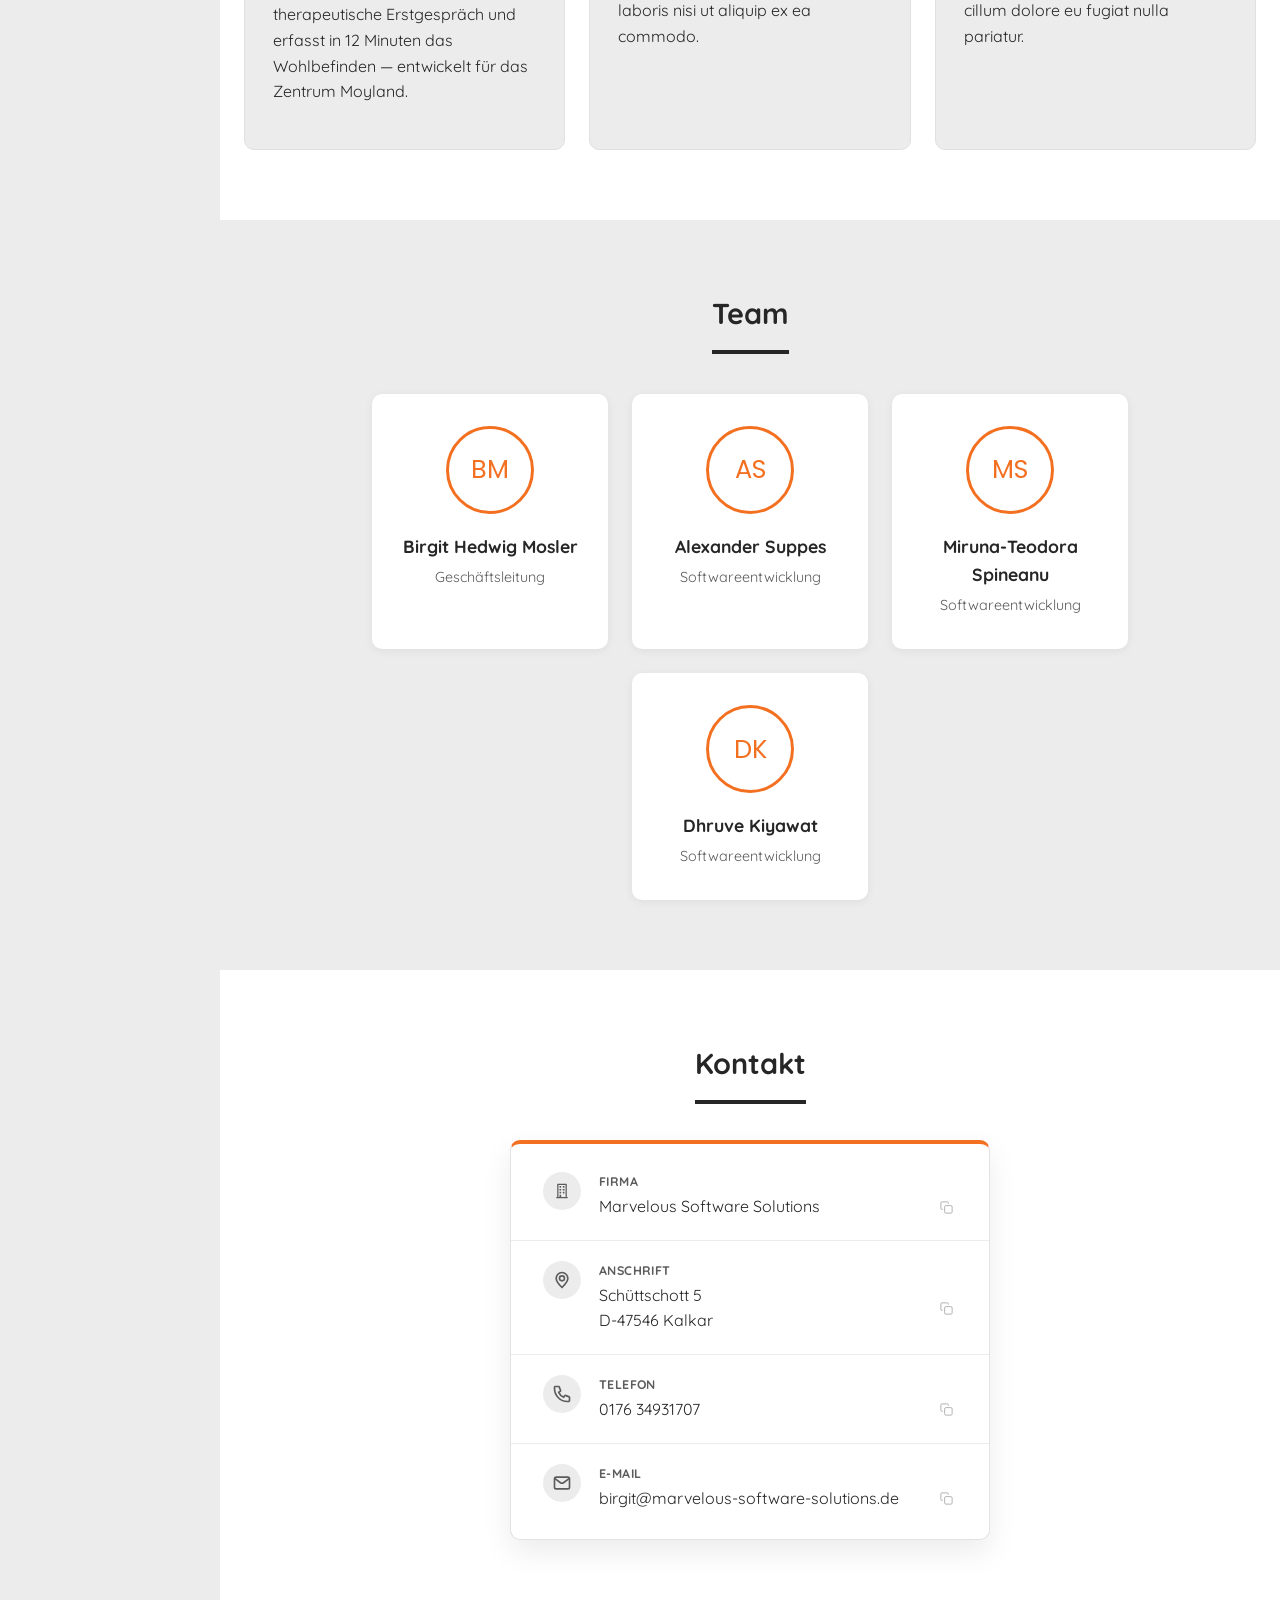
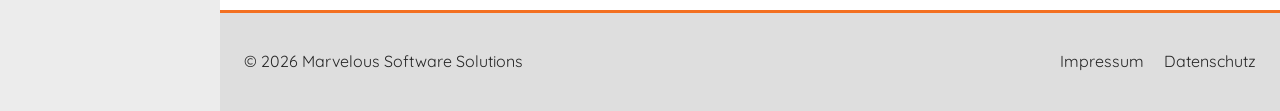
==== commit d2c9a46d: "Team: Birgit Hedwig Mosler (Geschaeftsleitung) ergaenzt, Rollen fuer alle Co-Authored-By: Claude Son" ====
--- a/index.html
+++ b/index.html
@@ -111,16 +111,24 @@
       <div class="underline"></div>
       <div class="team-grid">
         <div class="team-card">
+          <div class="team-avatar" aria-hidden="true">BM</div>
+          <h3>Birgit Hedwig Mosler</h3>
+          <p class="team-role" data-i18n="team.roleLead">Geschäftsleitung</p>
+        </div>
+        <div class="team-card">
           <div class="team-avatar" aria-hidden="true">AS</div>
           <h3>Alexander Suppes</h3>
+          <p class="team-role" data-i18n="team.roleDev">Softwareentwicklung</p>
         </div>
         <div class="team-card">
           <div class="team-avatar" aria-hidden="true">MS</div>
           <h3>Miruna-Teodora Spineanu</h3>
+          <p class="team-role" data-i18n="team.roleDev">Softwareentwicklung</p>
         </div>
         <div class="team-card">
           <div class="team-avatar" aria-hidden="true">DK</div>
           <h3>Dhruve Kiyawat</h3>
+          <p class="team-role" data-i18n="team.roleDev">Softwareentwicklung</p>
         </div>
       </div>
     </div>
--- a/css/style.css
+++ b/css/style.css
@@ -338,11 +338,11 @@
 }
 
 .team-card {
-  flex: 0 1 280px;
+  flex: 0 1 236px;
   background: var(--card-bg);
   border-radius: var(--radius);
   box-shadow: 0 2px 10px rgba(0, 0, 0, 0.06);
-  padding: 32px 24px;
+  padding: 32px 16px;
   text-align: center;
 }
 
@@ -363,6 +363,12 @@
 .team-card h3 {
   margin: 0;
   font-size: 1.1rem;
+}
+
+.team-role {
+  margin: 6px 0 0;
+  color: var(--text-muted);
+  font-size: 0.9rem;
 }
 
 .card-image {
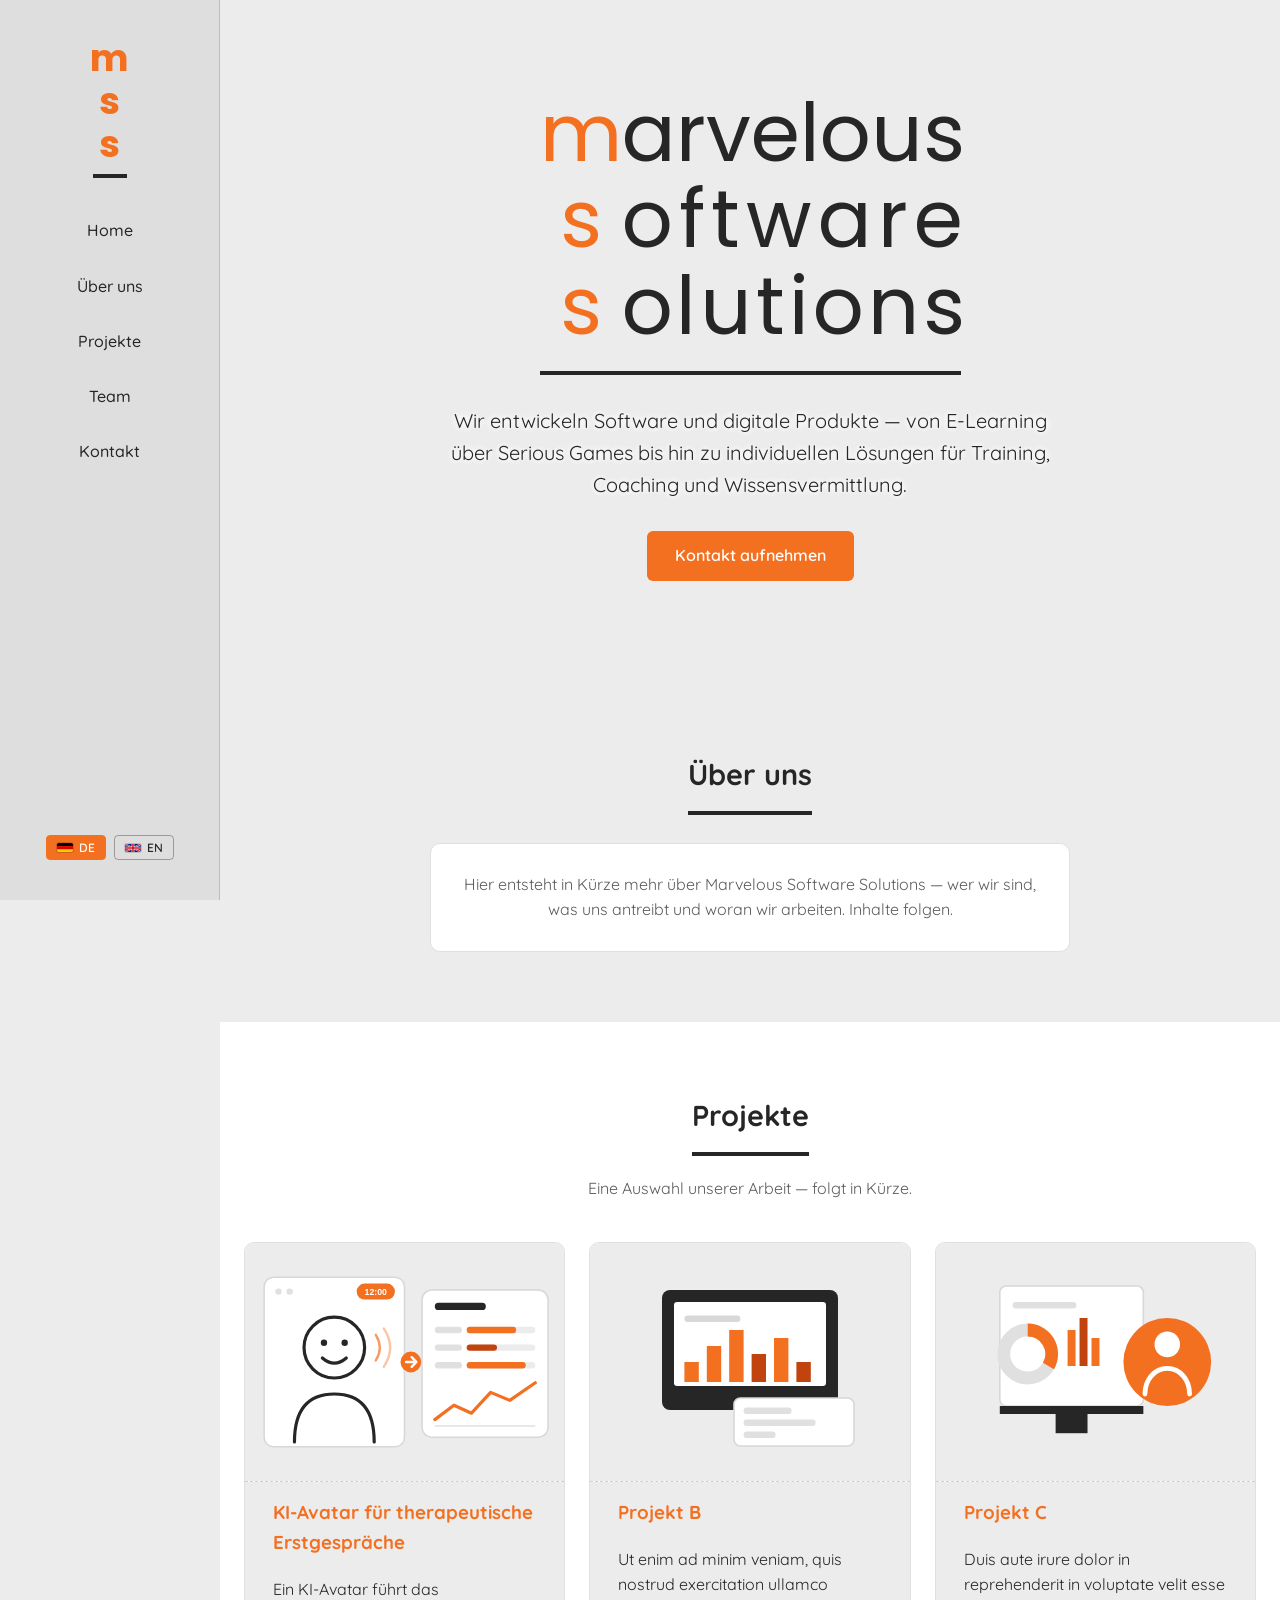
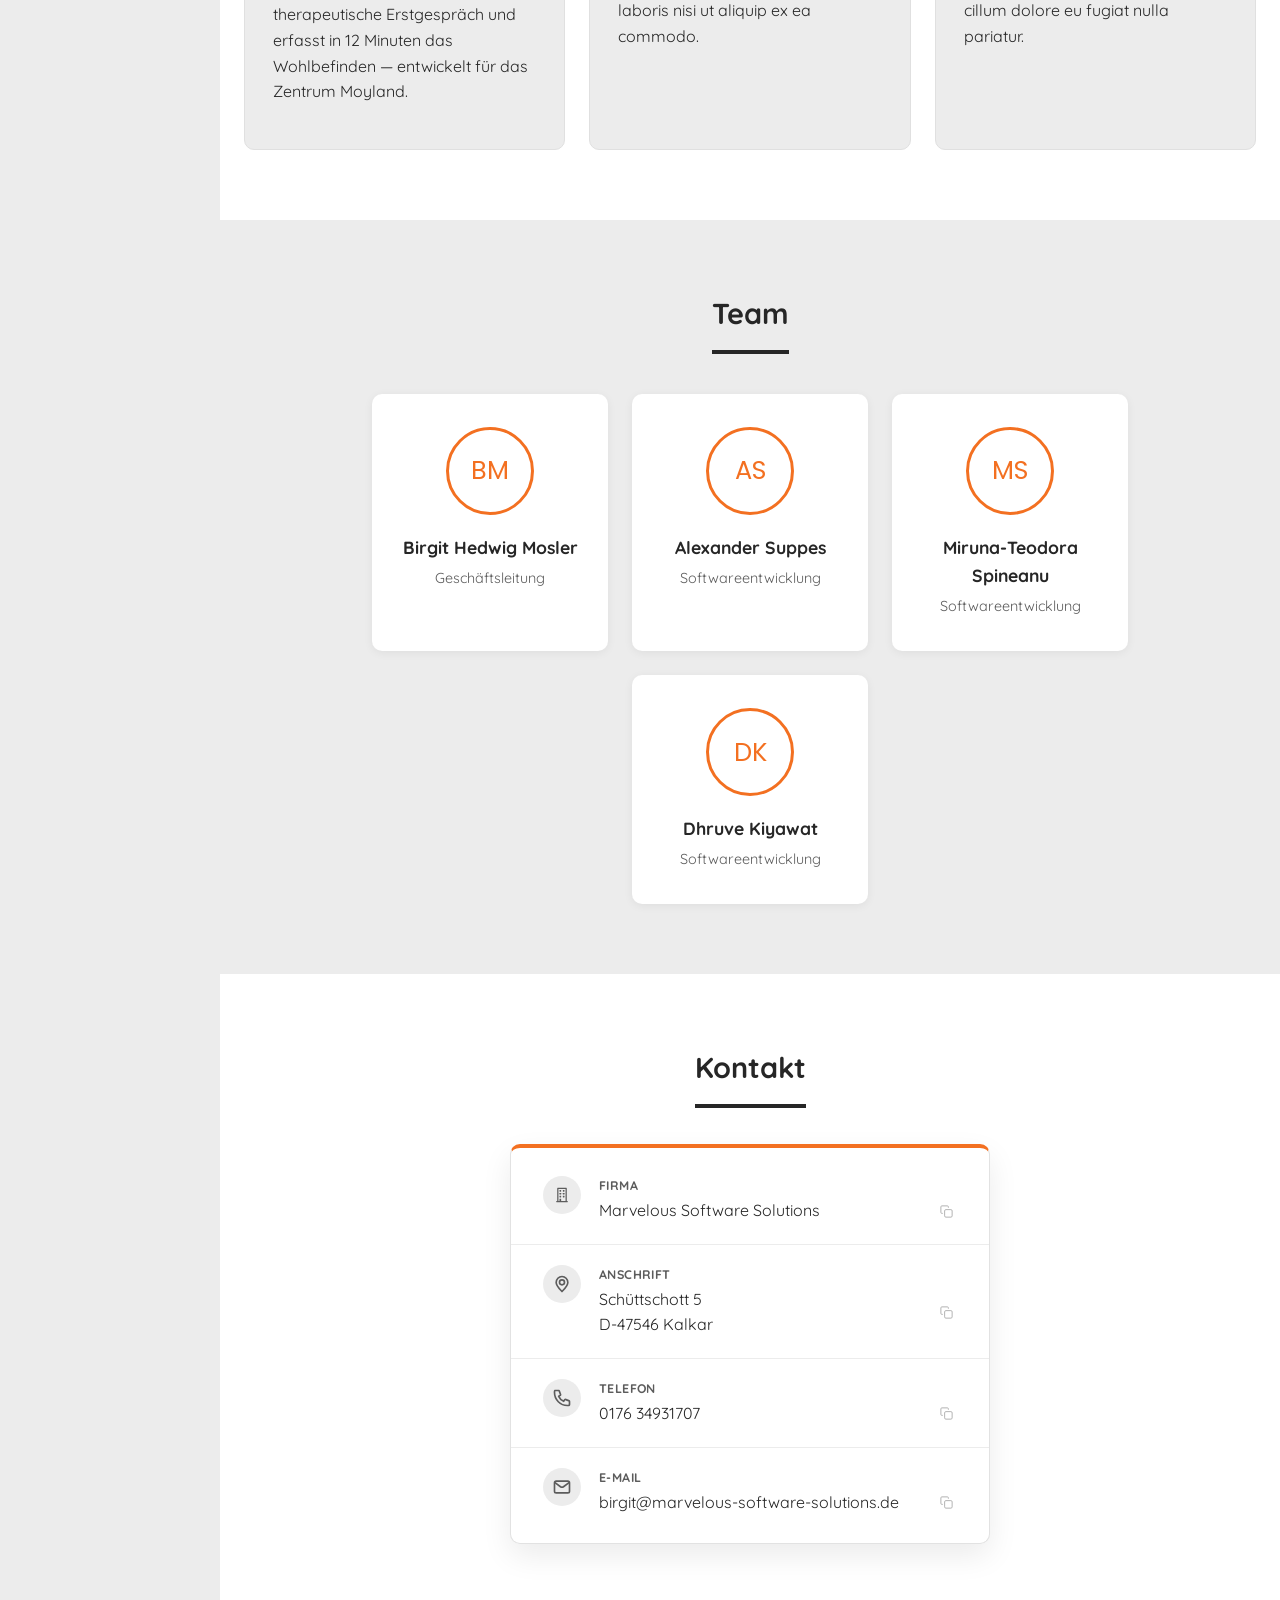
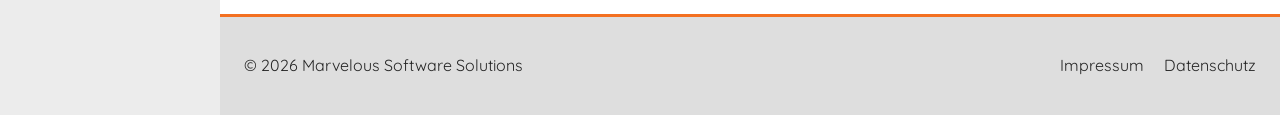
==== commit ea8504e0: "SEO-Grundlagen: sitemap.xml, robots.txt, Meta-Beschreibungen, Canonical, Open Graph Projekt B/C (Pla" ====
--- a/index.html
+++ b/index.html
@@ -3,8 +3,32 @@
 <head>
   <meta charset="UTF-8" />
   <meta name="viewport" content="width=device-width, initial-scale=1.0" />
-  <title>Marvelous Software Solutions</title>
-  <meta name="description" content="Marvelous Software Solutions — Entwicklung und Vertrieb von Software und digitalen Produkten." />
+  <title>Marvelous Software Solutions — Software und digitale Produkte aus Kalkar</title>
+  <meta name="description" content="Marvelous Software Solutions aus Kalkar entwickelt Software und digitale Produkte: E-Learning, Serious Games und individuelle Lösungen für Training, Coaching und Wissensvermittlung." />
+  <link rel="canonical" href="https://www.marvelous-software-solutions.de/" />
+  <meta property="og:type" content="website" />
+  <meta property="og:site_name" content="Marvelous Software Solutions" />
+  <meta property="og:locale" content="de_DE" />
+  <meta property="og:title" content="Marvelous Software Solutions — Software und digitale Produkte aus Kalkar" />
+  <meta property="og:description" content="Wir entwickeln Software und digitale Produkte: E-Learning, Serious Games und individuelle Lösungen für Training, Coaching und Wissensvermittlung." />
+  <meta property="og:url" content="https://www.marvelous-software-solutions.de/" />
+  <script type="application/ld+json">
+  {
+    "@context": "https://schema.org",
+    "@type": "Organization",
+    "name": "Marvelous Software Solutions",
+    "url": "https://www.marvelous-software-solutions.de/",
+    "email": "birgit@marvelous-software-solutions.de",
+    "telephone": "+4917634931707",
+    "address": {
+      "@type": "PostalAddress",
+      "streetAddress": "Schüttschott 5",
+      "postalCode": "47546",
+      "addressLocality": "Kalkar",
+      "addressCountry": "DE"
+    }
+  }
+  </script>
   <link rel="preconnect" href="https://fonts.googleapis.com" />
   <link rel="preconnect" href="https://fonts.gstatic.com" crossorigin />
   <link href="https://fonts.googleapis.com/css2?family=Poppins:wght@400;600;700;800&family=Quicksand:wght@400;500;600;700&display=swap" rel="stylesheet" />
--- a/css/style.css
+++ b/css/style.css
@@ -344,6 +344,19 @@
   box-shadow: 0 2px 10px rgba(0, 0, 0, 0.06);
   padding: 32px 16px;
   text-align: center;
+  border: 1px solid transparent;
+  transition: transform 0.18s ease, box-shadow 0.18s ease, border-color 0.18s ease;
+}
+
+.team-card:hover {
+  transform: translateY(-6px);
+  border-color: var(--orange);
+  box-shadow: 0 10px 24px rgba(0, 0, 0, 0.12);
+}
+
+.team-card:hover .team-avatar {
+  background: var(--orange);
+  color: var(--white);
 }
 
 .team-avatar {
@@ -358,6 +371,14 @@
   color: var(--orange);
   font-family: "Poppins", "Quicksand", "Segoe UI", Verdana, sans-serif;
   font-size: 1.6rem;
+  overflow: hidden;
+  transition: background 0.18s ease, color 0.18s ease;
+}
+
+.team-avatar img {
+  width: 100%;
+  height: 100%;
+  object-fit: cover;
 }
 
 .team-card h3 {
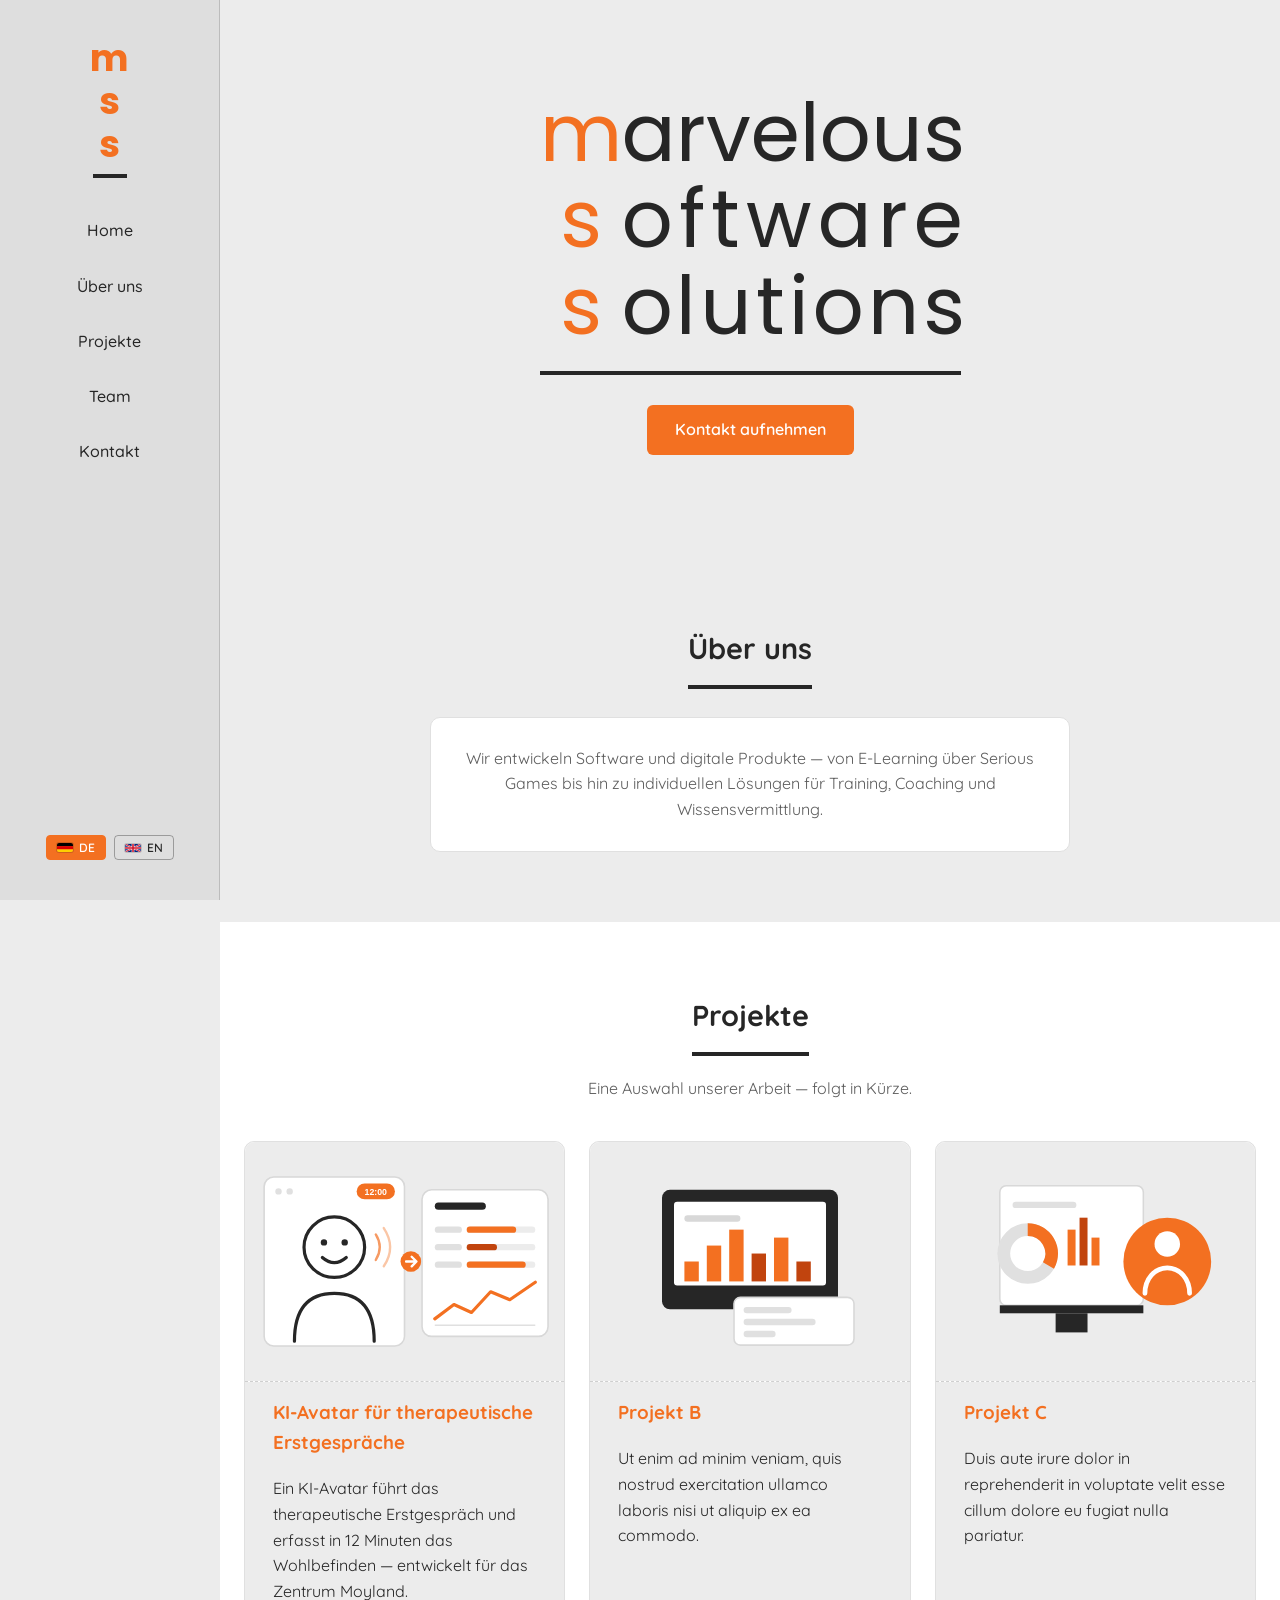
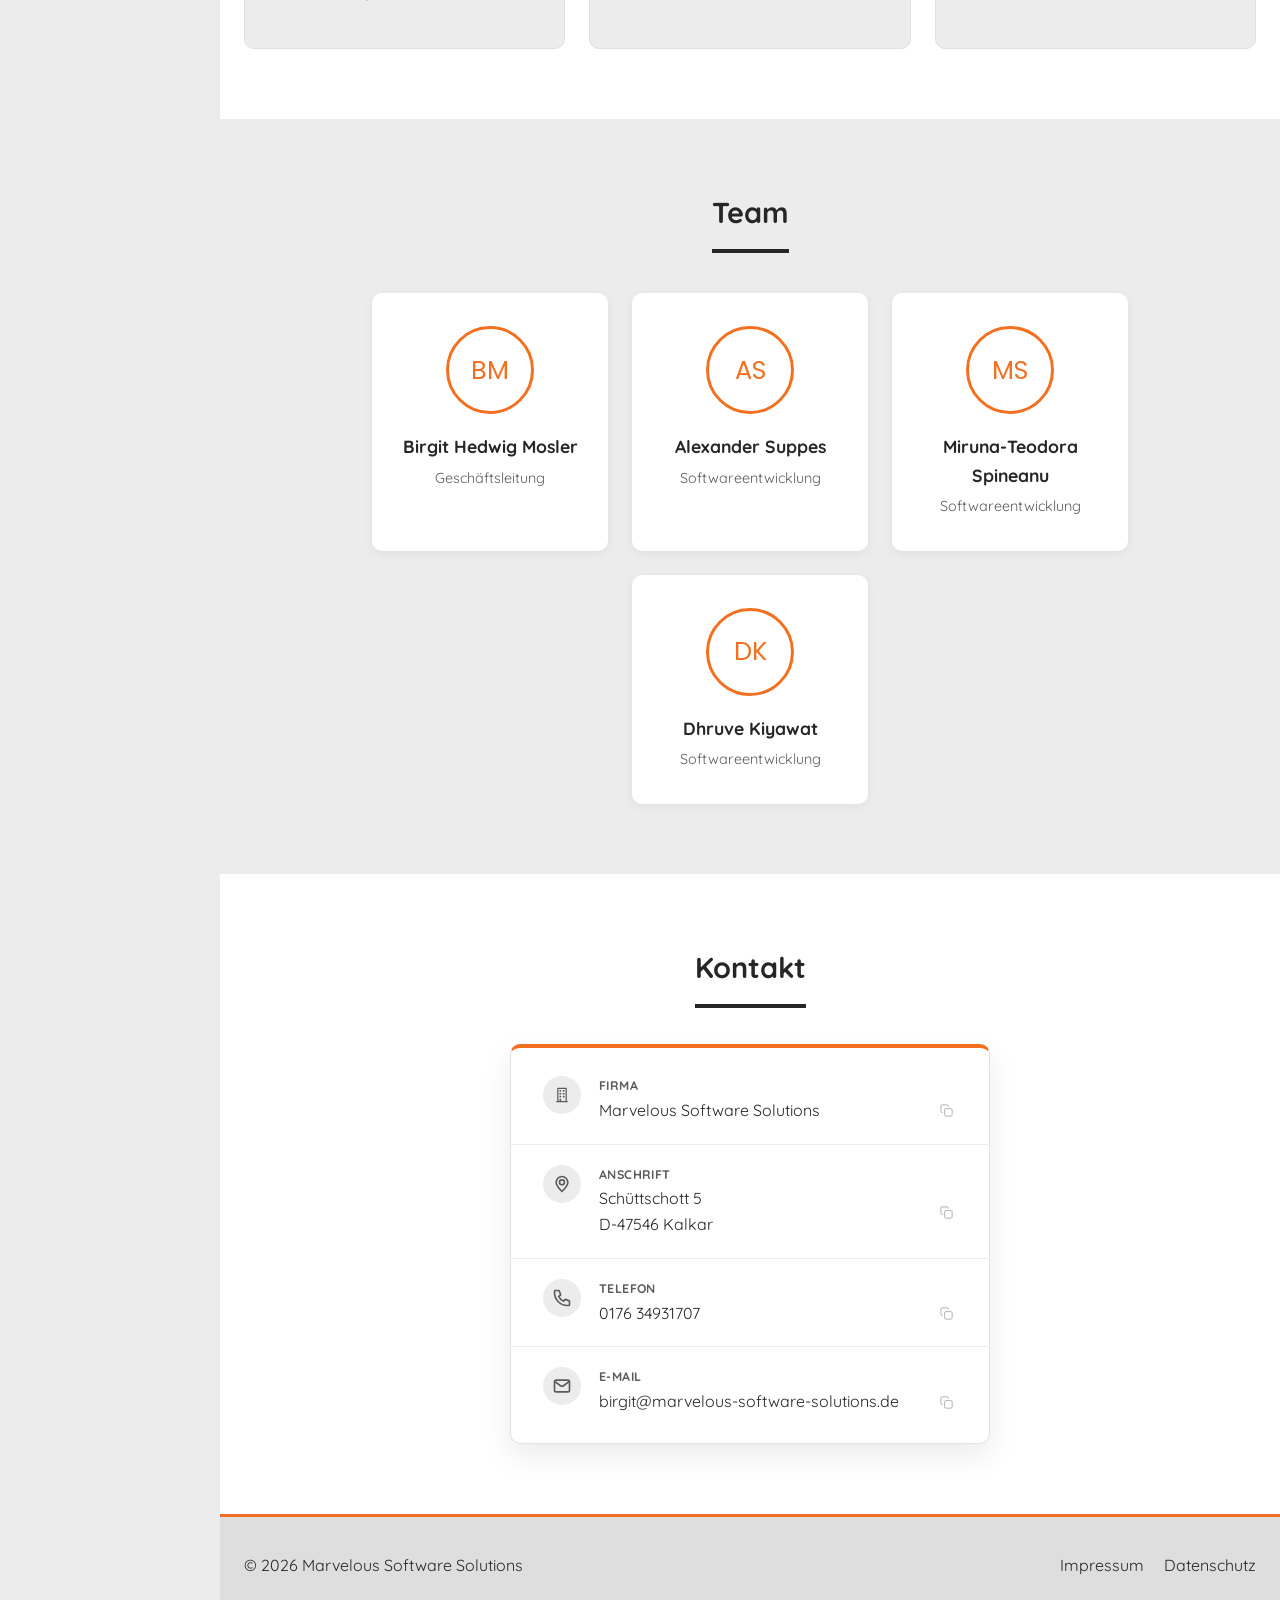
==== commit 3341a782: "Hero-Text unter dem Logo entfernt, steht jetzt im Ueber-uns-Bereich Co-Authored-By: Claude Sonnet 5." ====
--- a/index.html
+++ b/index.html
@@ -79,7 +79,6 @@
         <span class="hero-logo-line"><span class="accent">s</span><span class="logo-rest">olutions</span></span>
       </h1>
       <div class="hero-logo-underline"></div>
-      <p data-i18n="hero.copy">Wir entwickeln Software und digitale Produkte — von E-Learning über Serious Games bis hin zu individuellen Lösungen für Training, Coaching und Wissensvermittlung.</p>
       <a href="#kontakt" class="btn" data-i18n="hero.cta">Kontakt aufnehmen</a>
     </div>
   </section>
@@ -90,8 +89,8 @@
       <div class="underline"></div>
       <div class="info-card">
         <p data-i18n="ueberUns.text">
-          Hier entsteht in Kürze mehr über Marvelous Software Solutions — wer wir sind, was uns antreibt und
-          woran wir arbeiten. Inhalte folgen.
+          Wir entwickeln Software und digitale Produkte — von E-Learning über Serious Games bis hin zu
+          individuellen Lösungen für Training, Coaching und Wissensvermittlung.
         </p>
       </div>
     </div>
--- a/css/style.css
+++ b/css/style.css
@@ -235,20 +235,6 @@
   border-radius: 0;
 }
 
-.hero p {
-  color: var(--text);
-  max-width: 620px;
-  margin: 0 auto 30px;
-  font-size: 1.25rem;
-  /* Weisses Halo um die Buchstaben, damit der Text lesbar bleibt, egal wie
-     dunkel die Welle im Hintergrund gerade an der Stelle ist. */
-  text-shadow:
-    0 0 6px #fff,
-    0 0 6px #fff,
-    0 0 12px #fff,
-    0 0 12px #fff;
-}
-
 .btn {
   display: inline-block;
   background: var(--orange);
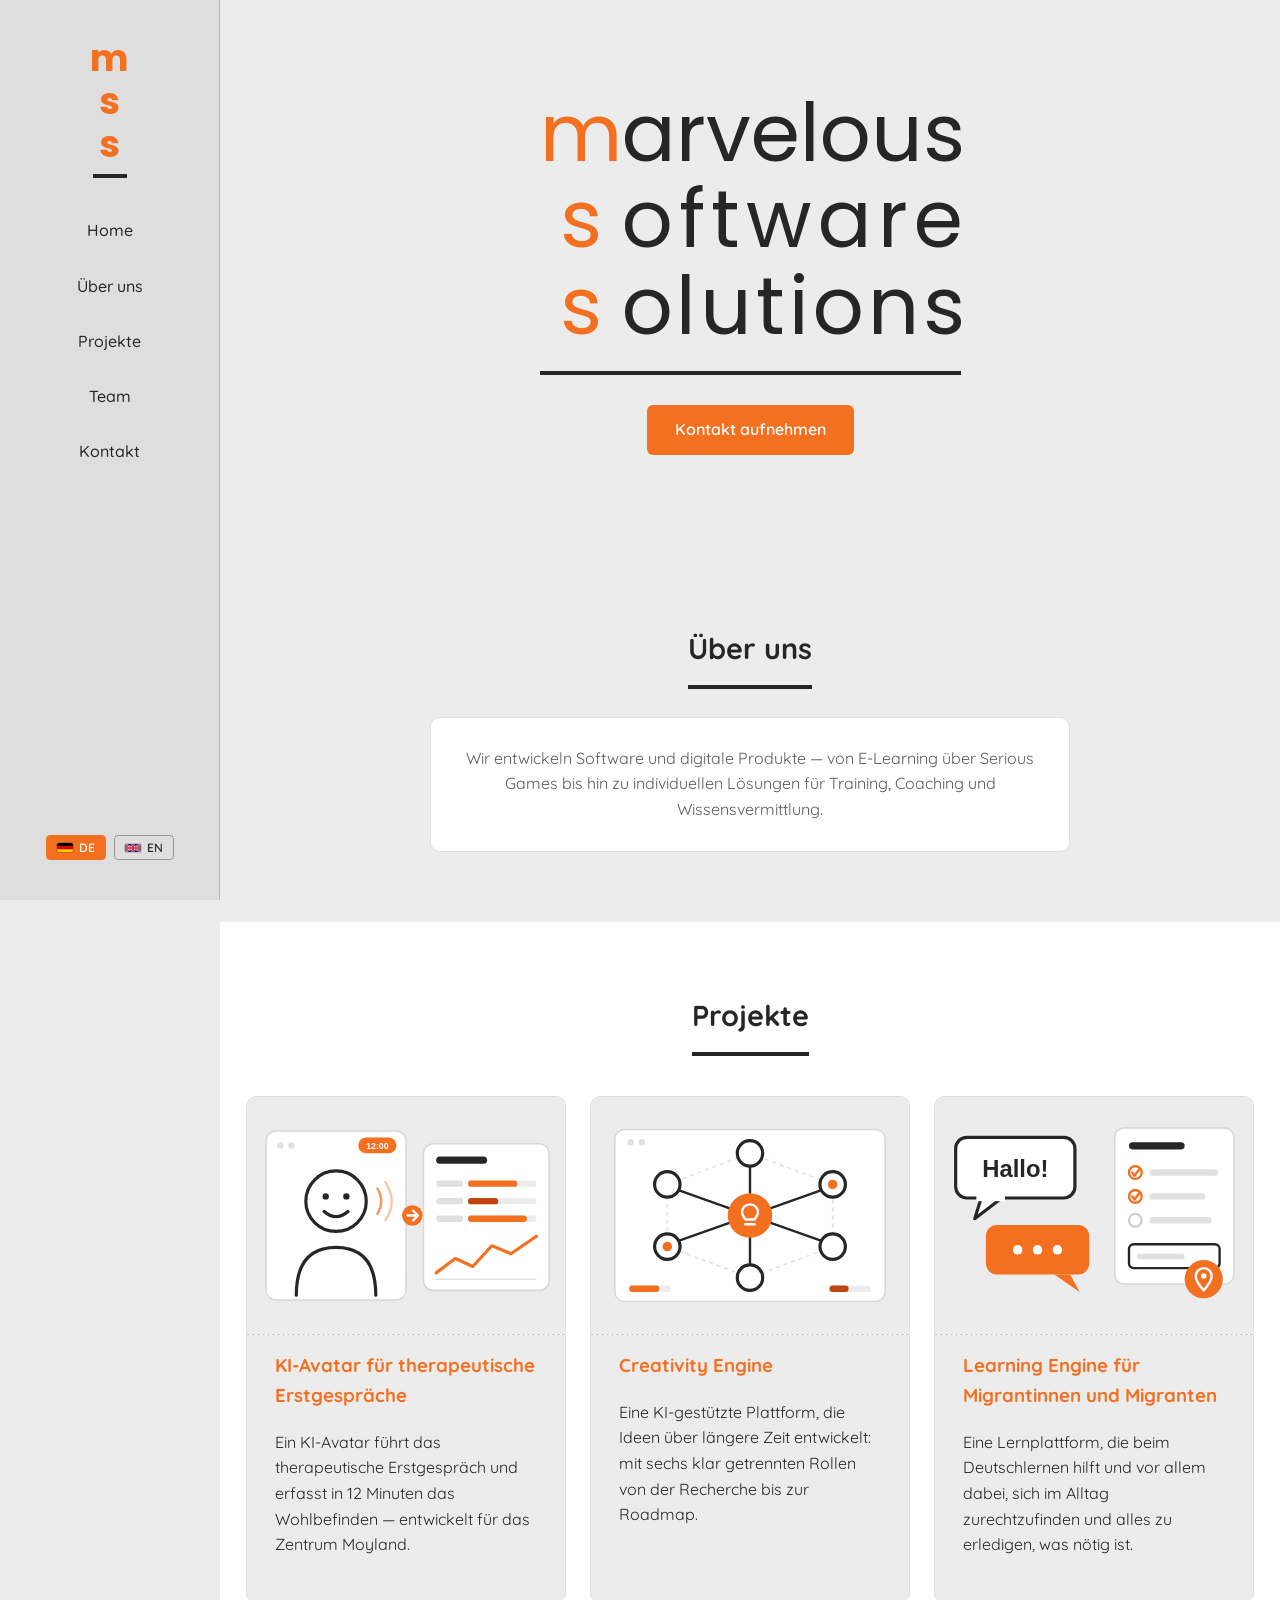
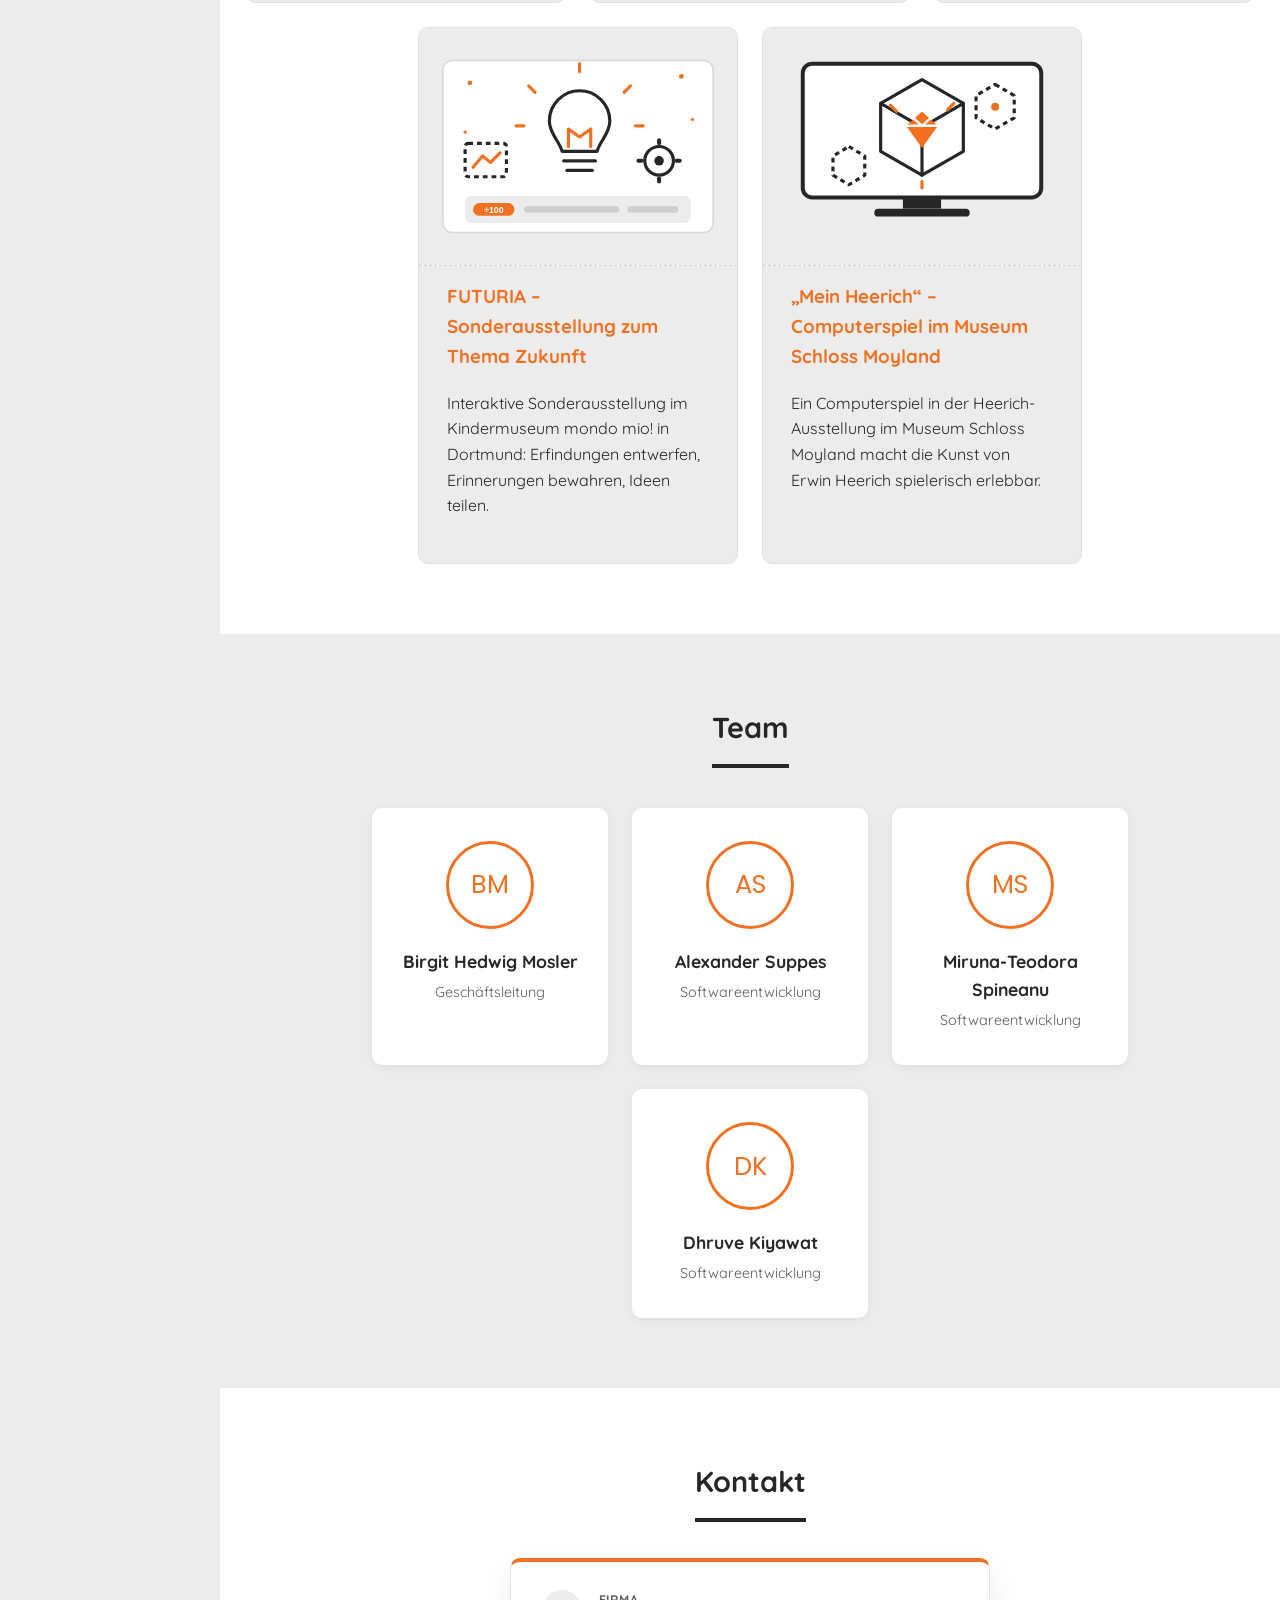
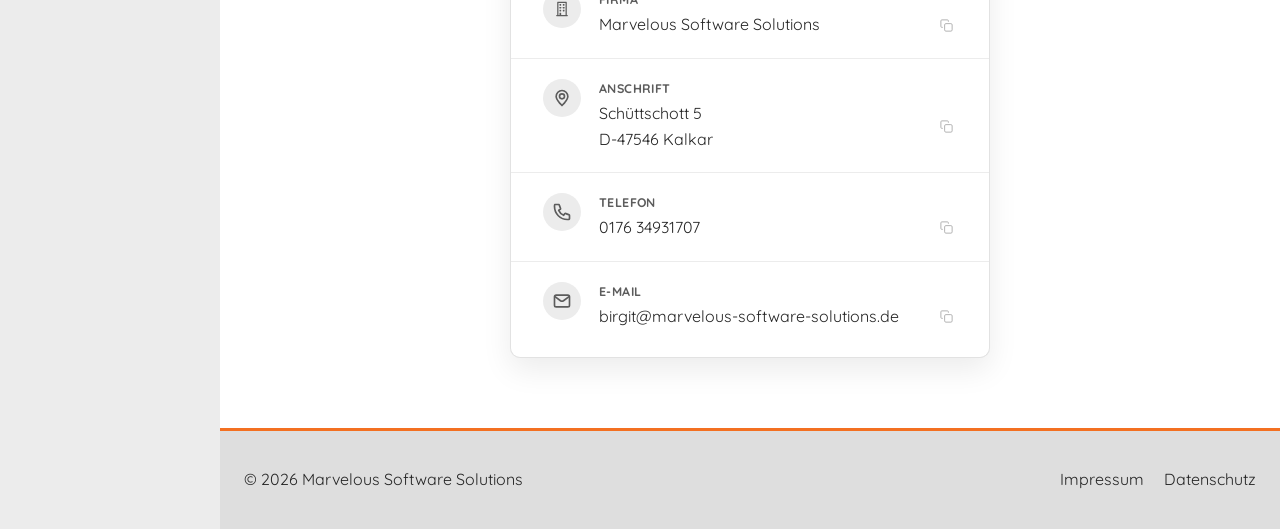
==== commit 8ce4f29c: "Fuenf Projekte mit Detailseiten und Bildern, Ueberschriften-Striche per CSS - Projekte: Creativity E" ====
--- a/index.html
+++ b/index.html
@@ -86,7 +86,6 @@
   <section id="ueber-uns" class="section">
     <div class="container">
       <h2 data-i18n="ueberUns.heading">Über uns</h2>
-      <div class="underline"></div>
       <div class="info-card">
         <p data-i18n="ueberUns.text">
           Wir entwickeln Software und digitale Produkte — von E-Learning über Serious Games bis hin zu
@@ -100,8 +99,6 @@
   <section id="projekte" class="section section-alt">
     <div class="container">
       <h2 data-i18n="projekte.heading">Projekte</h2>
-      <div class="underline"></div>
-      <p class="subtitle" style="margin-top:20px;" data-i18n="projekte.subtitle">Eine Auswahl unserer Arbeit — folgt in Kürze.</p>
       <div class="cards">
         <a class="card" href="projekt-a.html">
           <div class="card-image">
@@ -114,15 +111,29 @@
           <div class="card-image">
             <img src="assets/projekte/project-b.svg" alt="" />
           </div>
-          <h3>Projekt B</h3>
-          <p>Ut enim ad minim veniam, quis nostrud exercitation ullamco laboris nisi ut aliquip ex ea commodo.</p>
+          <h3 data-i18n="projectB.title">Creativity Engine</h3>
+          <p data-i18n="projectB.card">Eine KI-gestützte Plattform, die Ideen über längere Zeit entwickelt: mit sechs klar getrennten Rollen von der Recherche bis zur Roadmap.</p>
         </a>
         <a class="card" href="projekt-c.html">
           <div class="card-image">
             <img src="assets/projekte/project-c.svg" alt="" />
           </div>
-          <h3>Projekt C</h3>
-          <p>Duis aute irure dolor in reprehenderit in voluptate velit esse cillum dolore eu fugiat nulla pariatur.</p>
+          <h3 data-i18n="projectC.title">Learning Engine für Migrantinnen und Migranten</h3>
+          <p data-i18n="projectC.card">Eine Lernplattform, die beim Deutschlernen hilft und vor allem dabei, sich im Alltag zurechtzufinden und alles zu erledigen, was nötig ist.</p>
+        </a>
+        <a class="card" href="projekt-d.html">
+          <div class="card-image">
+            <img src="assets/projekte/project-d.svg" alt="" />
+          </div>
+          <h3 data-i18n="projectD.title">FUTURIA – Sonderausstellung zum Thema Zukunft</h3>
+          <p data-i18n="projectD.card">Interaktive Sonderausstellung im Kindermuseum mondo mio! in Dortmund: Erfindungen entwerfen, Erinnerungen bewahren, Ideen teilen.</p>
+        </a>
+        <a class="card" href="projekt-e.html">
+          <div class="card-image">
+            <img src="assets/projekte/project-e.svg" alt="" />
+          </div>
+          <h3 data-i18n="projectE.title">„Mein Heerich“ – Computerspiel im Museum Schloss Moyland</h3>
+          <p data-i18n="projectE.card">Ein Computerspiel in der Heerich-Ausstellung im Museum Schloss Moyland macht die Kunst von Erwin Heerich spielerisch erlebbar.</p>
         </a>
       </div>
     </div>
@@ -131,7 +142,6 @@
   <section id="team" class="section">
     <div class="container">
       <h2 data-i18n="team.heading">Team</h2>
-      <div class="underline"></div>
       <div class="team-grid">
         <div class="team-card">
           <div class="team-avatar" aria-hidden="true">BM</div>
@@ -160,7 +170,6 @@
   <section id="kontakt" class="section section-alt">
     <div class="container">
       <h2 data-i18n="kontakt.heading">Kontakt</h2>
-      <div class="underline"></div>
       <dl class="contact-panel">
         <div class="contact-row">
           <span class="contact-icon">
--- a/css/style.css
+++ b/css/style.css
@@ -264,7 +264,15 @@
   display: block;
   width: fit-content;
   font-size: 1.8rem;
-  margin: 0 auto 8px;
+  margin: 0 auto;
+}
+
+.section:not(.project-page) h2::after {
+  content: "";
+  display: block;
+  height: 4px;
+  margin-top: 14px;
+  background: var(--text);
 }
 
 .section .subtitle {
@@ -273,21 +281,18 @@
   margin: 0 0 40px;
 }
 
-.underline {
-  height: 4px;
-  background: var(--text);
-  margin: 14px auto 0;
-  border-radius: 0;
-}
 
 .cards {
-  display: grid;
-  grid-template-columns: repeat(auto-fit, minmax(220px, 1fr));
+  display: flex;
+  flex-wrap: wrap;
+  justify-content: center;
   gap: 24px;
+  margin-top: 40px;
 }
 
 .card {
   display: block;
+  flex: 0 1 320px;
   background: var(--card-bg);
   border-radius: var(--radius);
   padding: 28px;
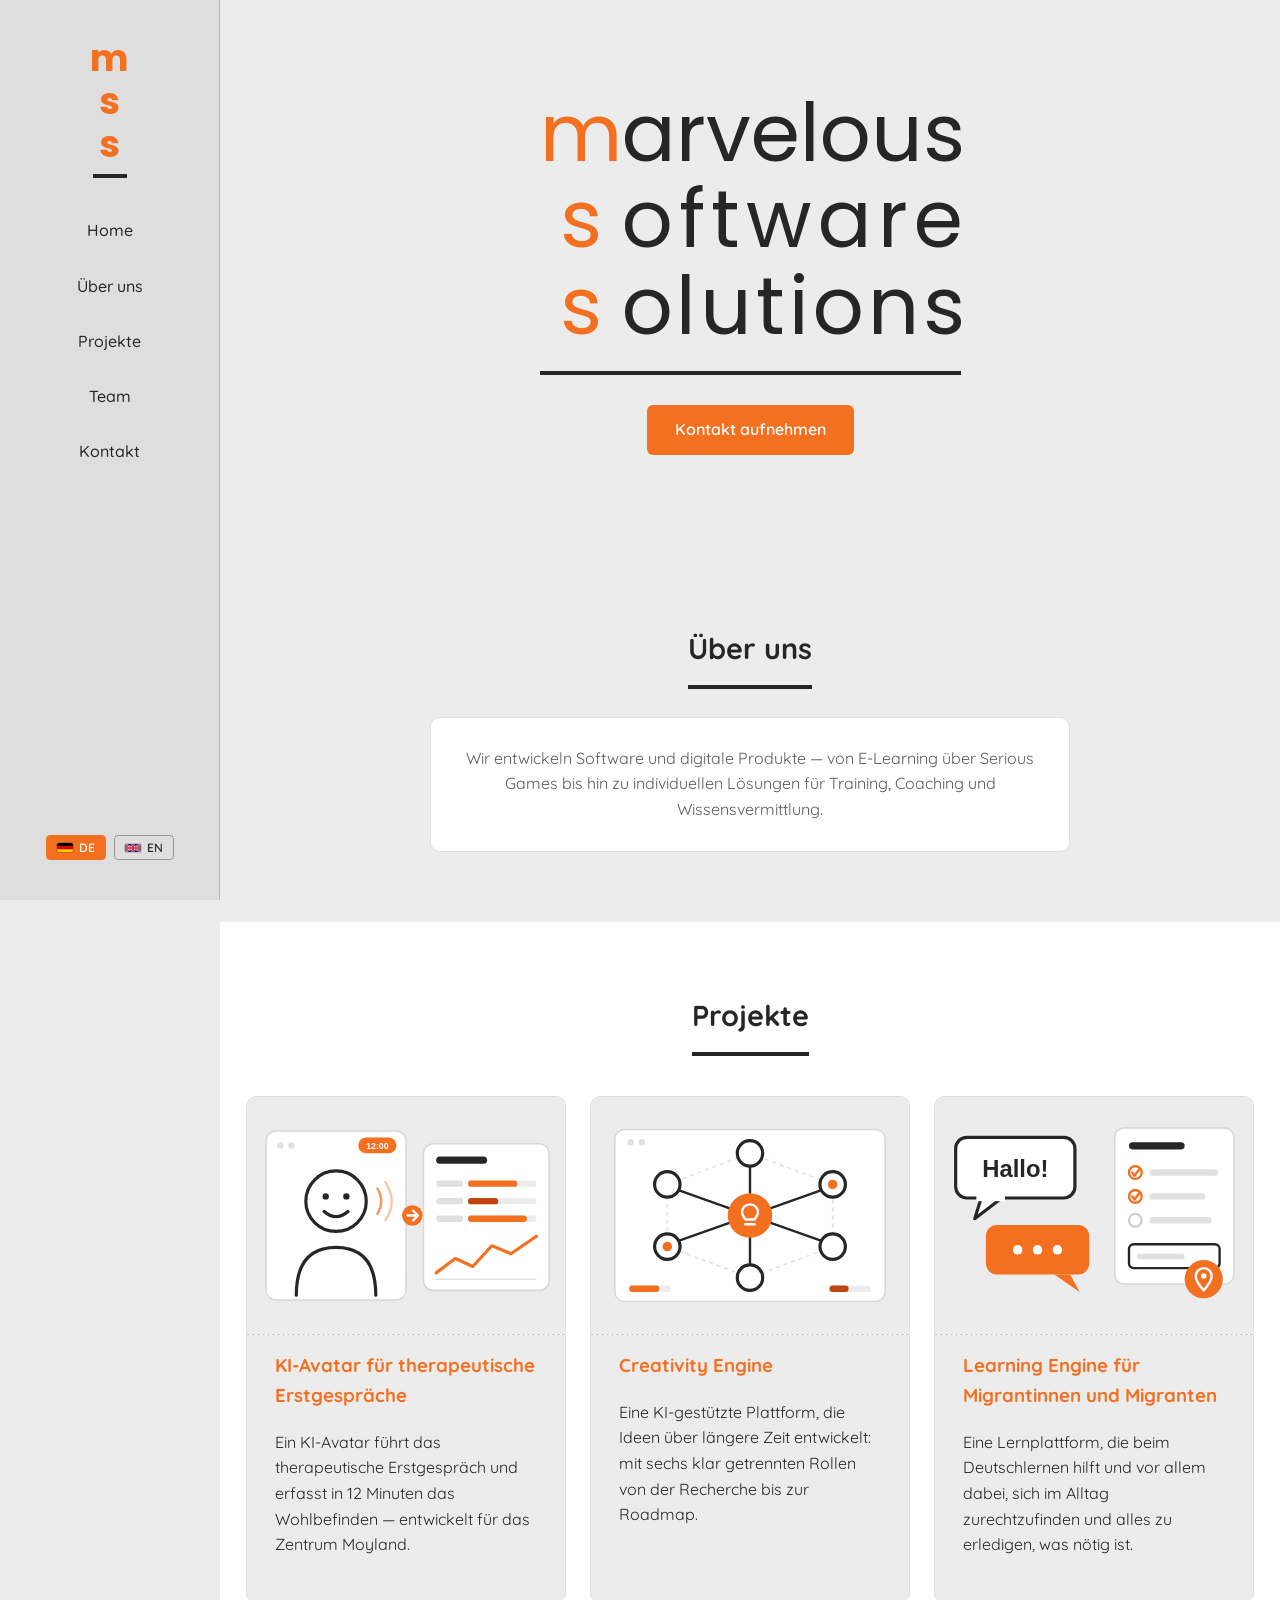
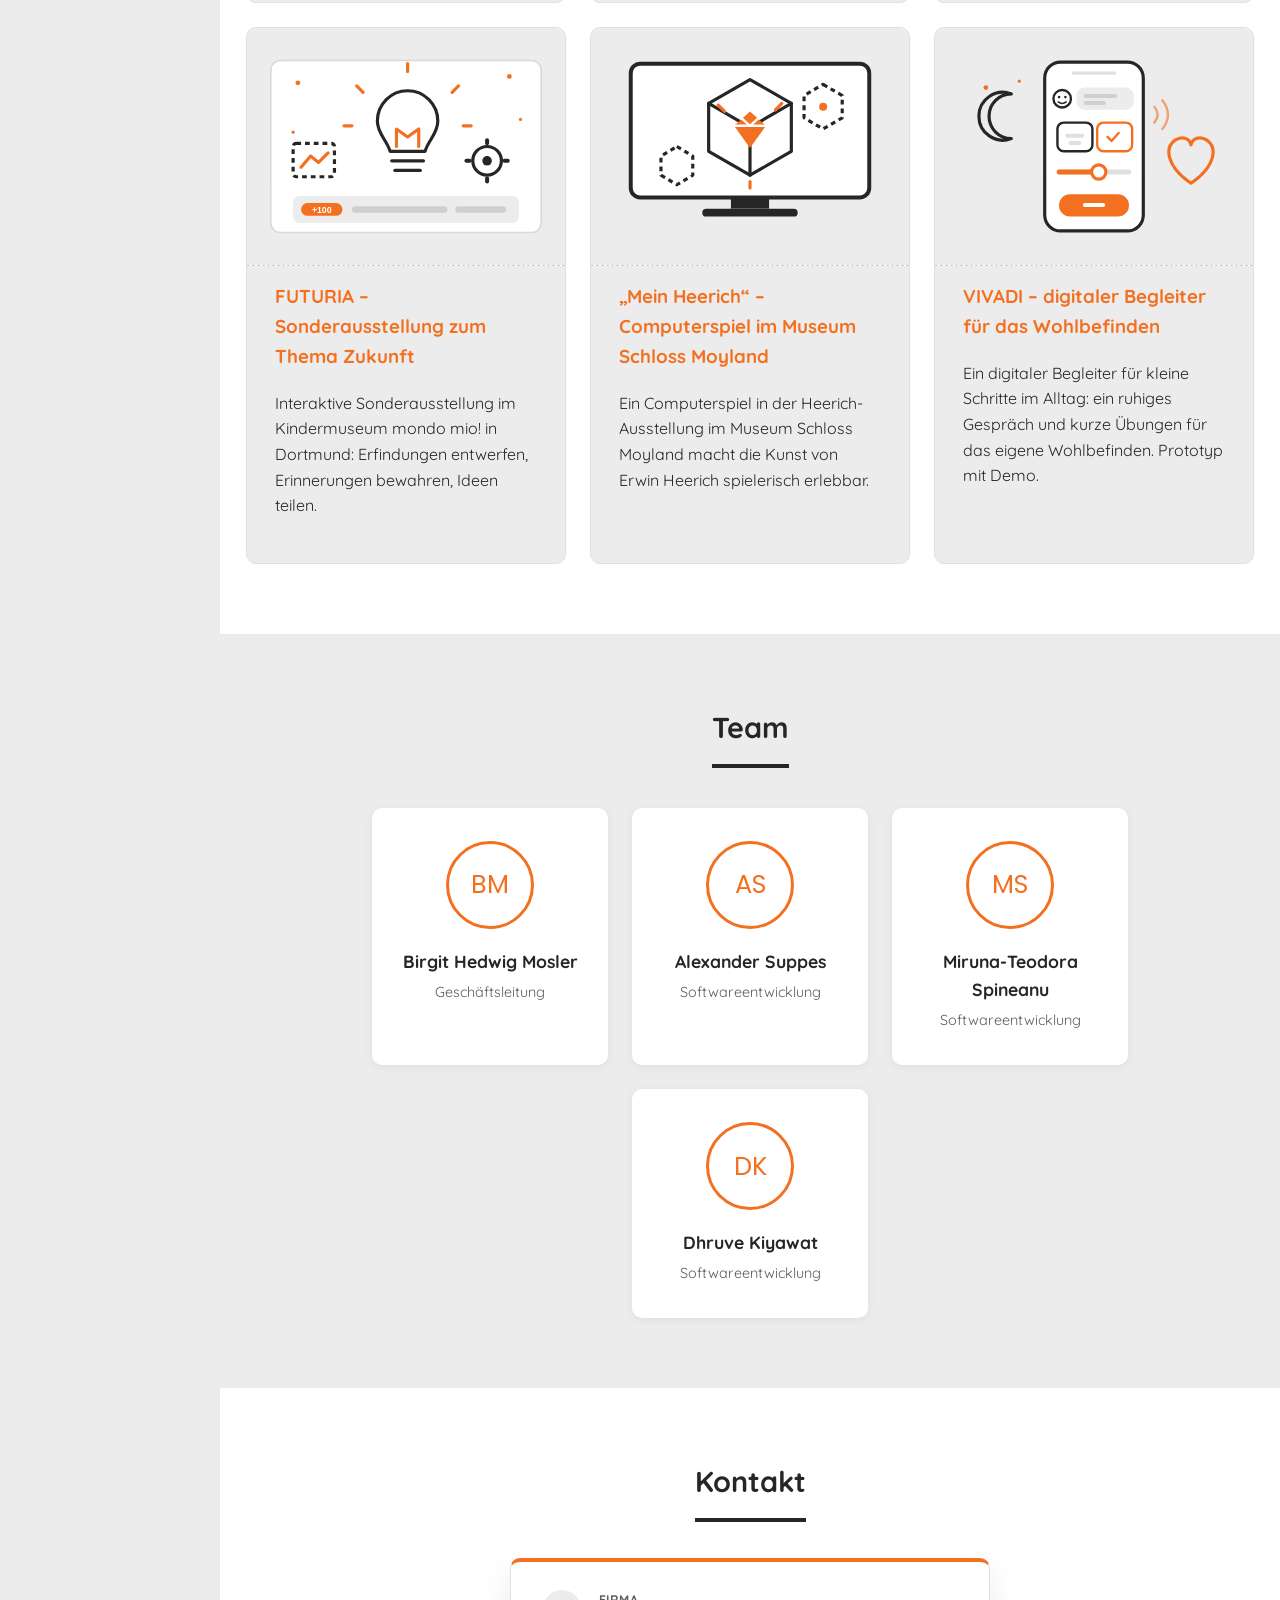
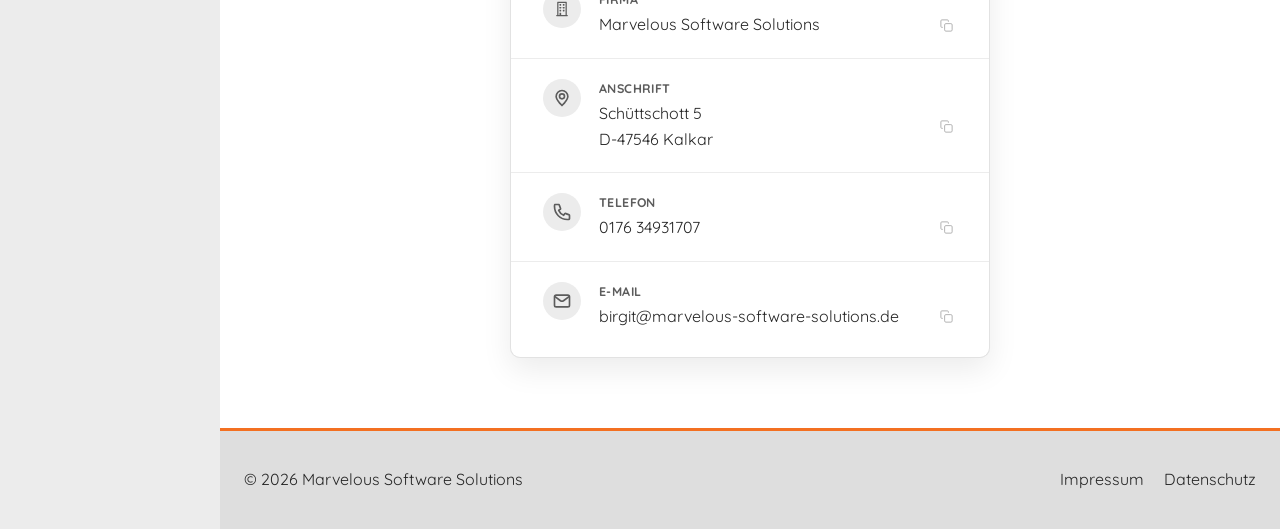
==== commit 98908494: "Neues Projekt VIVADI: Karte, Detailseite (DE/EN), Bild, Demo-Link, Sitemap Co-Authored-By: Claude So" ====
--- a/index.html
+++ b/index.html
@@ -135,6 +135,13 @@
           <h3 data-i18n="projectE.title">„Mein Heerich“ – Computerspiel im Museum Schloss Moyland</h3>
           <p data-i18n="projectE.card">Ein Computerspiel in der Heerich-Ausstellung im Museum Schloss Moyland macht die Kunst von Erwin Heerich spielerisch erlebbar.</p>
         </a>
+        <a class="card" href="projekt-f.html">
+          <div class="card-image">
+            <img src="assets/projekte/project-f.svg" alt="" />
+          </div>
+          <h3 data-i18n="projectF.title">VIVADI – digitaler Begleiter für das Wohlbefinden</h3>
+          <p data-i18n="projectF.card">Ein digitaler Begleiter für kleine Schritte im Alltag: ein ruhiges Gespräch und kurze Übungen für das eigene Wohlbefinden. Prototyp mit Demo.</p>
+        </a>
       </div>
     </div>
   </section>
